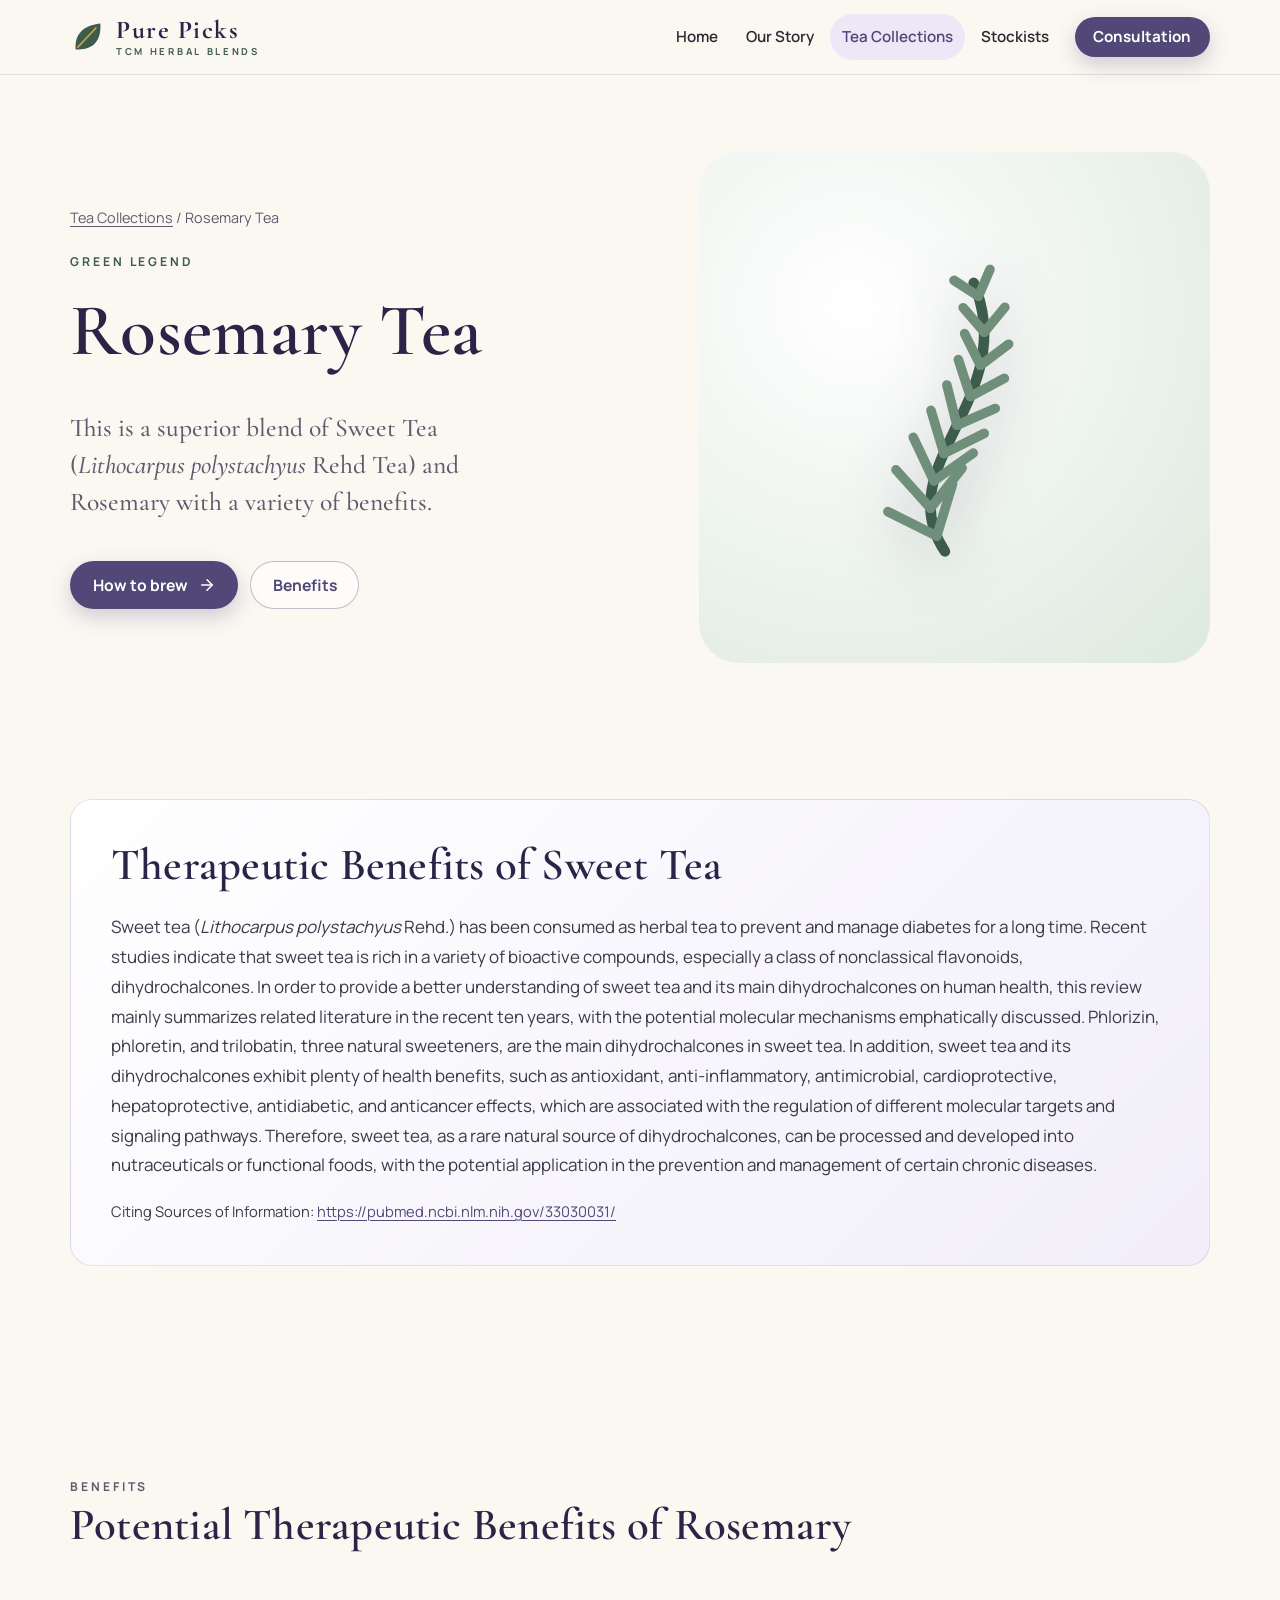
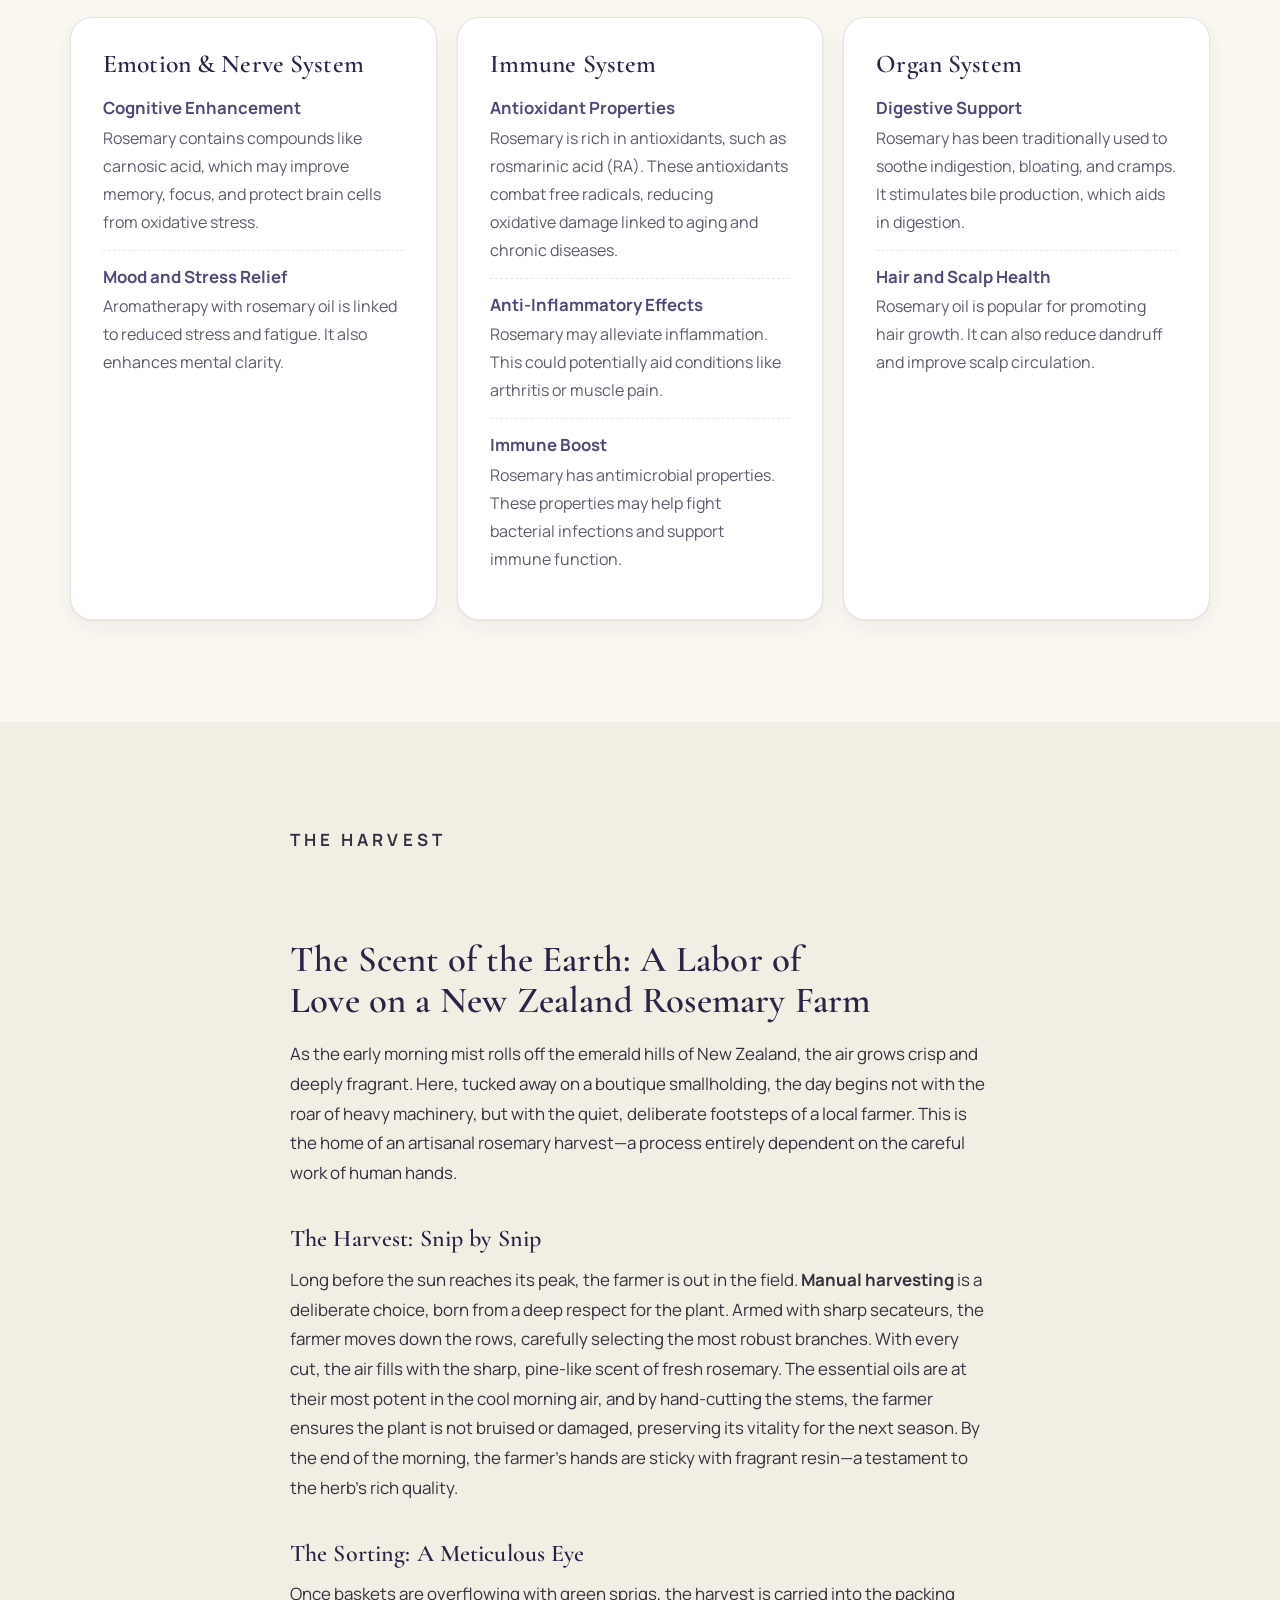
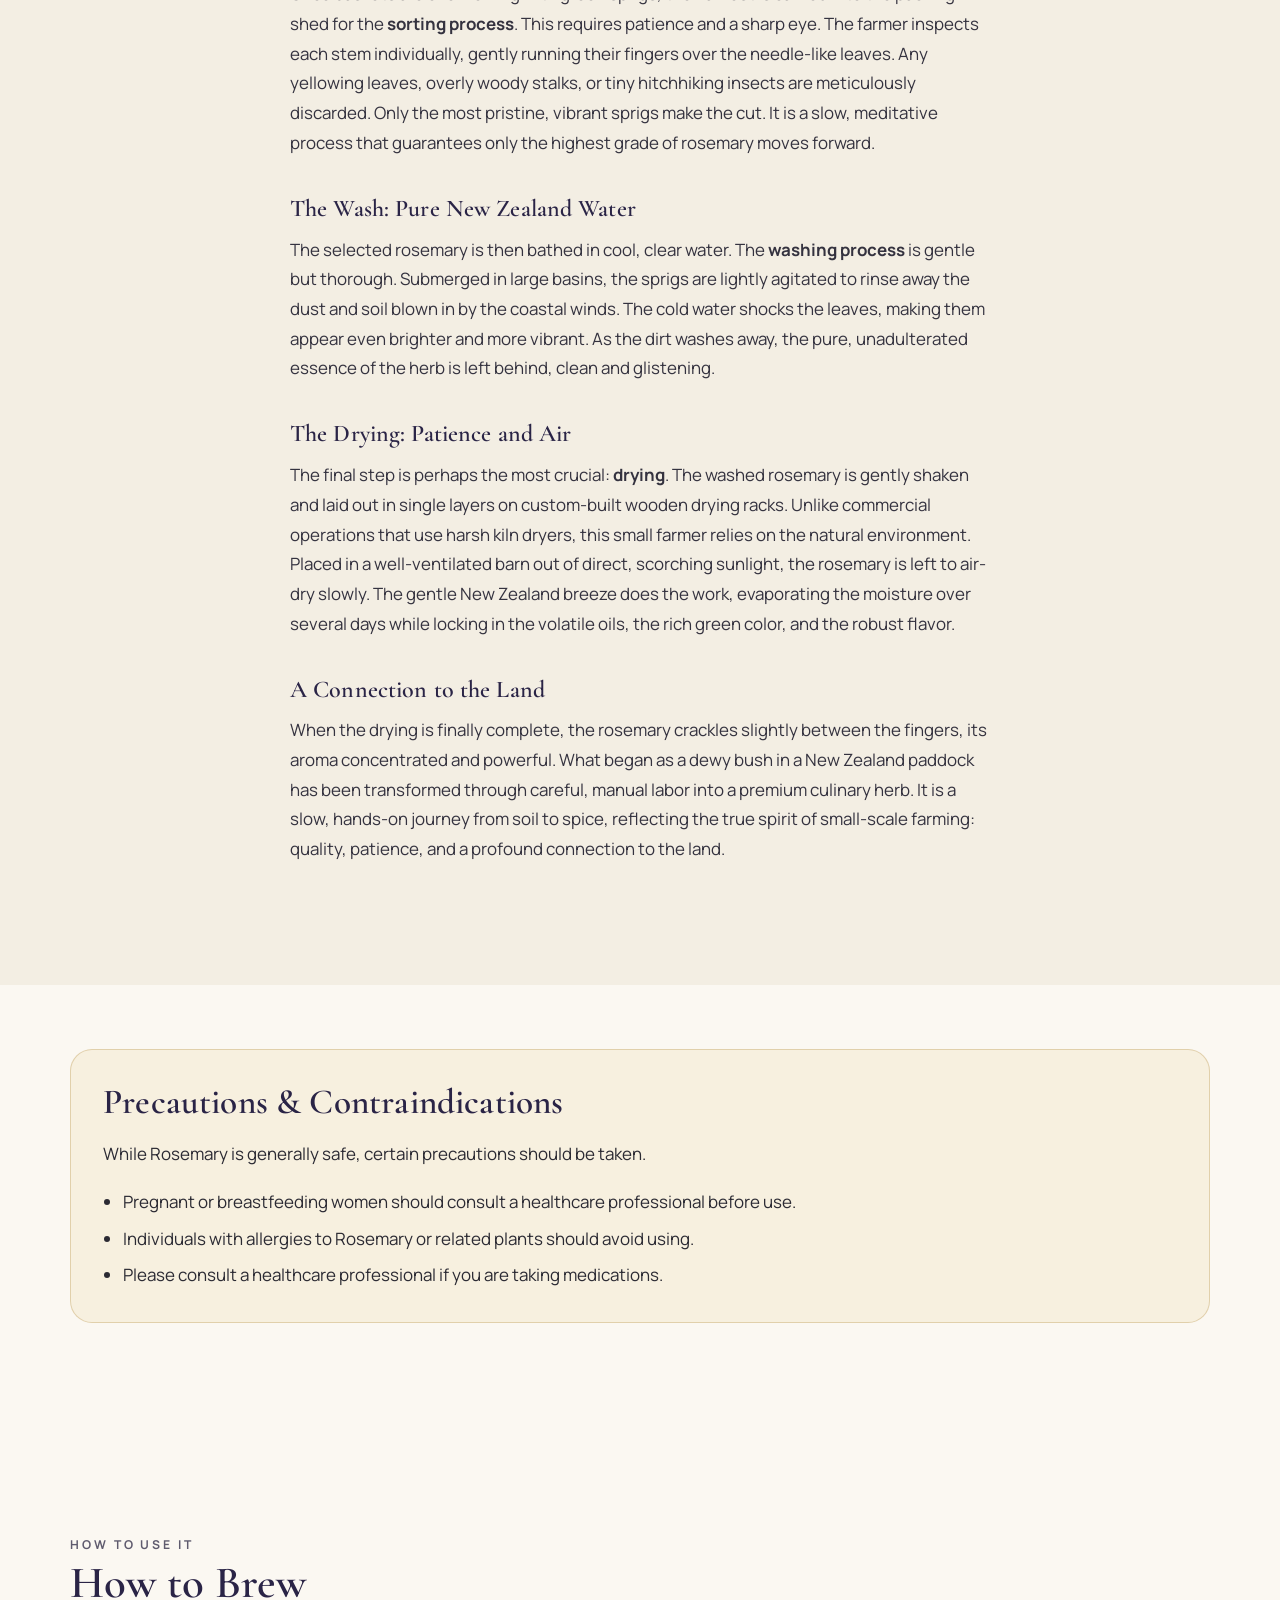
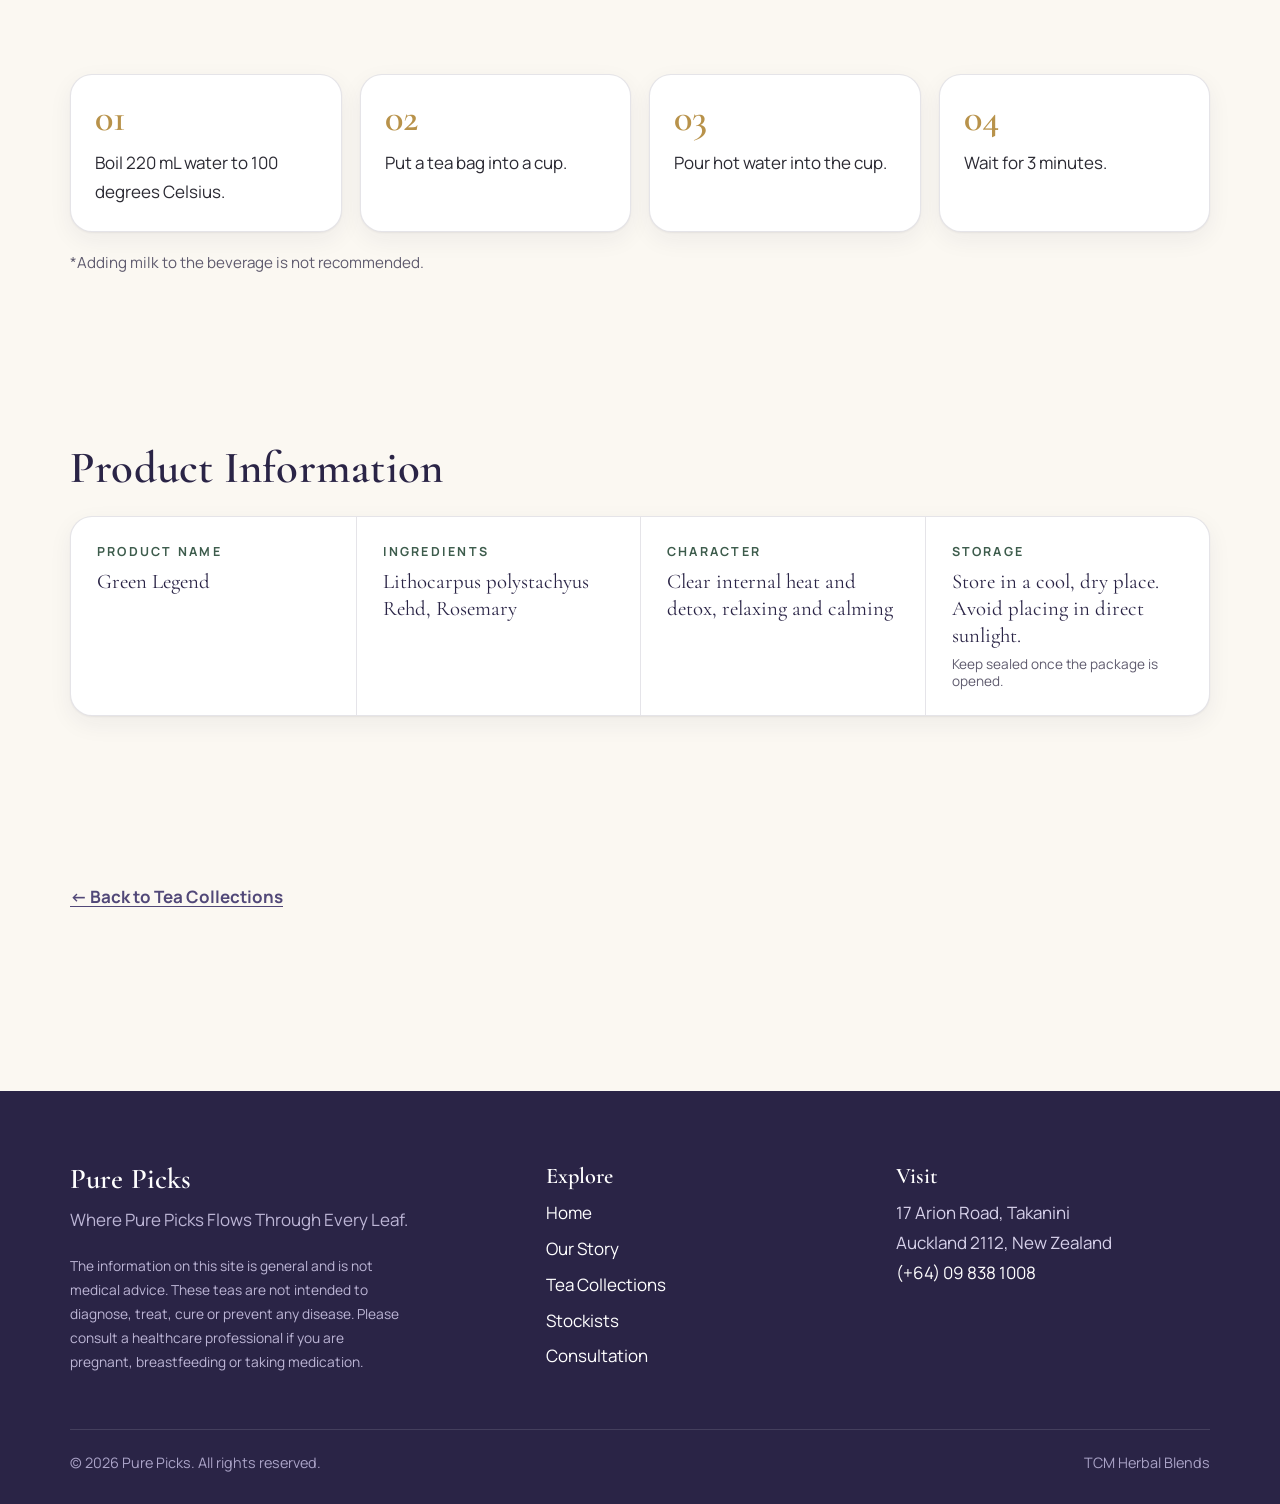
==== tea-collections/rosemary-tea/index.html @ ba7e7a25 "Add Pure Picks website: static redesign of the Google Sites page Pages: home, our story, tea collect" ====
<!doctype html>
<html lang="en">
<head>
  <meta charset="utf-8">
  <meta name="viewport" content="width=device-width, initial-scale=1">
  <title>Rosemary Tea | Pure Picks</title>
  <meta name="description" content="Rosemary Tea from Pure Picks: Sweet Tea and Rosemary, with the story of the hand-harvested New Zealand rosemary farm.">
  <meta name="theme-color" content="#514878">
  <link rel="icon" href="../../assets/img/favicon.svg" type="image/svg+xml">
  <link rel="preconnect" href="https://fonts.googleapis.com">
  <link rel="preconnect" href="https://fonts.gstatic.com" crossorigin>
  <link rel="stylesheet" href="https://fonts.googleapis.com/css2?family=Cormorant+Garamond:ital,wght@0,500;0,600;0,700;1,500;1,600&amp;family=Manrope:wght@400;500;600;700&amp;family=Noto+Sans+TC:wght@400;500;700&amp;display=swap">
  <link rel="stylesheet" href="../../assets/css/styles.css">
  <script src="../../assets/js/main.js" defer></script>
</head>
<body>
  <a class="skip-link" href="#main">Skip to content</a>

  <header class="site-header">
    <div class="container header-inner">
      <a class="brand" href="../../" aria-label="Pure Picks home">
        <img src="../../assets/img/logo-mark.svg" alt="" width="36" height="36">
        <span class="brand-name">Pure Picks<small>TCM Herbal Blends</small></span>
      </a>
      <button class="nav-toggle" type="button" aria-expanded="false" aria-controls="site-nav">
        <span class="sr-only">Menu</span>
        <span class="bars" aria-hidden="true"></span>
      </button>
      <nav class="nav" id="site-nav" aria-label="Main">
        <a href="../../">Home</a>
        <a href="../../our-story/">Our Story</a>
        <a href="../" aria-current="page">Tea Collections</a>
        <a href="../../stockists/">Stockists</a>
        <a class="btn btn-primary" href="../../consultation/">Consultation</a>
      </nav>
    </div>
  </header>

  <main id="main">
    <section class="product-hero">
      <div class="container product-hero-grid">
        <div>
          <p class="crumbs"><a href="../">Tea Collections</a> / Rosemary Tea</p>
          <p class="eyebrow">Green Legend</p>
          <h1>Rosemary Tea</h1>
          <p class="lede">This is a superior blend of Sweet Tea (<em>Lithocarpus polystachyus</em> Rehd Tea) and Rosemary with a variety of benefits.</p>
          <div class="hero-actions">
            <a class="btn btn-primary" href="#how-to-brew">How to brew
              <svg viewBox="0 0 24 24" fill="none" stroke="currentColor" stroke-width="2" stroke-linecap="round" stroke-linejoin="round" aria-hidden="true"><line x1="5" y1="12" x2="19" y2="12"/><polyline points="12 5 19 12 12 19"/></svg>
            </a>
            <a class="btn btn-ghost" href="#benefits">Benefits</a>
          </div>
        </div>
        <div class="product-art tone-sage">
          <img src="../../assets/img/icon-rosemary.svg" alt="">
        </div>
      </div>
    </section>

    <section class="section section-tight" aria-labelledby="sweet-tea-heading">
      <div class="container">
        <div class="sweet-tea">
          <h2 id="sweet-tea-heading">Therapeutic Benefits of Sweet Tea</h2>
          <p>Sweet tea (<em>Lithocarpus polystachyus</em> Rehd.) has been consumed as herbal tea to prevent and manage diabetes for a long time. Recent studies indicate that sweet tea is rich in a variety of bioactive compounds, especially a class of nonclassical flavonoids, dihydrochalcones. In order to provide a better understanding of sweet tea and its main dihydrochalcones on human health, this review mainly summarizes related literature in the recent ten years, with the potential molecular mechanisms emphatically discussed. Phlorizin, phloretin, and trilobatin, three natural sweeteners, are the main dihydrochalcones in sweet tea. In addition, sweet tea and its dihydrochalcones exhibit plenty of health benefits, such as antioxidant, anti-inflammatory, antimicrobial, cardioprotective, hepatoprotective, antidiabetic, and anticancer effects, which are associated with the regulation of different molecular targets and signaling pathways. Therefore, sweet tea, as a rare natural source of dihydrochalcones, can be processed and developed into nutraceuticals or functional foods, with the potential application in the prevention and management of certain chronic diseases.</p>
          <p class="source">Citing Sources of Information: <a href="https://pubmed.ncbi.nlm.nih.gov/33030031/">https://pubmed.ncbi.nlm.nih.gov/33030031/</a></p>
        </div>
      </div>
    </section>

    <section class="section" id="benefits" aria-labelledby="benefits-heading">
      <div class="container">
        <div class="section-head">
          <div>
            <p class="eyebrow">Benefits</p>
            <h2 id="benefits-heading">Potential Therapeutic Benefits of Rosemary</h2>
          </div>
        </div>
        <div class="benefit-grid">
          <article class="benefit-card">
            <h3>Emotion &amp; Nerve System</h3>
            <ul class="benefit-list">
              <li>
                <h4>Cognitive Enhancement</h4>
                <p>Rosemary contains compounds like carnosic acid, which may improve memory, focus, and protect brain cells from oxidative stress.</p>
              </li>
              <li>
                <h4>Mood and Stress Relief</h4>
                <p>Aromatherapy with rosemary oil is linked to reduced stress and fatigue. It also enhances mental clarity.</p>
              </li>
            </ul>
          </article>

          <article class="benefit-card">
            <h3>Immune System</h3>
            <ul class="benefit-list">
              <li>
                <h4>Antioxidant Properties</h4>
                <p>Rosemary is rich in antioxidants, such as rosmarinic acid (RA). These antioxidants combat free radicals, reducing oxidative damage linked to aging and chronic diseases.</p>
              </li>
              <li>
                <h4>Anti-Inflammatory Effects</h4>
                <p>Rosemary may alleviate inflammation. This could potentially aid conditions like arthritis or muscle pain.</p>
              </li>
              <li>
                <h4>Immune Boost</h4>
                <p>Rosemary has antimicrobial properties. These properties may help fight bacterial infections and support immune function.</p>
              </li>
            </ul>
          </article>

          <article class="benefit-card">
            <h3>Organ System</h3>
            <ul class="benefit-list">
              <li>
                <h4>Digestive Support</h4>
                <p>Rosemary has been traditionally used to soothe indigestion, bloating, and cramps. It stimulates bile production, which aids in digestion.</p>
              </li>
              <li>
                <h4>Hair and Scalp Health</h4>
                <p>Rosemary oil is popular for promoting hair growth. It can also reduce dandruff and improve scalp circulation.</p>
              </li>
            </ul>
          </article>
        </div>
      </div>
    </section>

    <section class="section section-alt" id="story" aria-labelledby="story-heading">
      <div class="container prose">
        <p class="eyebrow">The Harvest</p>
        <h2 id="story-heading">The Scent of the Earth: A Labor of Love on a New Zealand Rosemary Farm</h2>
        <p>As the early morning mist rolls off the emerald hills of New Zealand, the air grows crisp and deeply fragrant. Here, tucked away on a boutique smallholding, the day begins not with the roar of heavy machinery, but with the quiet, deliberate footsteps of a local farmer. This is the home of an artisanal rosemary harvest—a process entirely dependent on the careful work of human hands.</p>

        <h3>The Harvest: Snip by Snip</h3>
        <p>Long before the sun reaches its peak, the farmer is out in the field. <strong>Manual harvesting</strong> is a deliberate choice, born from a deep respect for the plant. Armed with sharp secateurs, the farmer moves down the rows, carefully selecting the most robust branches. With every cut, the air fills with the sharp, pine-like scent of fresh rosemary. The essential oils are at their most potent in the cool morning air, and by hand-cutting the stems, the farmer ensures the plant is not bruised or damaged, preserving its vitality for the next season. By the end of the morning, the farmer's hands are sticky with fragrant resin—a testament to the herb's rich quality.</p>

        <h3>The Sorting: A Meticulous Eye</h3>
        <p>Once baskets are overflowing with green sprigs, the harvest is carried into the packing shed for the <strong>sorting process</strong>. This requires patience and a sharp eye. The farmer inspects each stem individually, gently running their fingers over the needle-like leaves. Any yellowing leaves, overly woody stalks, or tiny hitchhiking insects are meticulously discarded. Only the most pristine, vibrant sprigs make the cut. It is a slow, meditative process that guarantees only the highest grade of rosemary moves forward.</p>

        <h3>The Wash: Pure New Zealand Water</h3>
        <p>The selected rosemary is then bathed in cool, clear water. The <strong>washing process</strong> is gentle but thorough. Submerged in large basins, the sprigs are lightly agitated to rinse away the dust and soil blown in by the coastal winds. The cold water shocks the leaves, making them appear even brighter and more vibrant. As the dirt washes away, the pure, unadulterated essence of the herb is left behind, clean and glistening.</p>

        <h3>The Drying: Patience and Air</h3>
        <p>The final step is perhaps the most crucial: <strong>drying</strong>. The washed rosemary is gently shaken and laid out in single layers on custom-built wooden drying racks. Unlike commercial operations that use harsh kiln dryers, this small farmer relies on the natural environment. Placed in a well-ventilated barn out of direct, scorching sunlight, the rosemary is left to air-dry slowly. The gentle New Zealand breeze does the work, evaporating the moisture over several days while locking in the volatile oils, the rich green color, and the robust flavor.</p>

        <h3>A Connection to the Land</h3>
        <p>When the drying is finally complete, the rosemary crackles slightly between the fingers, its aroma concentrated and powerful. What began as a dewy bush in a New Zealand paddock has been transformed through careful, manual labor into a premium culinary herb. It is a slow, hands-on journey from soil to spice, reflecting the true spirit of small-scale farming: quality, patience, and a profound connection to the land.</p>
      </div>
    </section>

    <section class="section section-tight" id="precautions" aria-labelledby="precautions-heading">
      <div class="container">
        <div class="notice">
          <h2 id="precautions-heading">Precautions &amp; Contraindications</h2>
          <p>While Rosemary is generally safe, certain precautions should be taken.</p>
          <ul>
            <li>Pregnant or breastfeeding women should consult a healthcare professional before use.</li>
            <li>Individuals with allergies to Rosemary or related plants should avoid using.</li>
            <li>Please consult a healthcare professional if you are taking medications.</li>
          </ul>
        </div>
      </div>
    </section>

    <section class="section" id="how-to-brew" aria-labelledby="brew-heading">
      <div class="container">
        <div class="section-head">
          <div>
            <p class="eyebrow">How to use it</p>
            <h2 id="brew-heading">How to Brew</h2>
          </div>
        </div>
        <ol class="steps">
          <li><p>Boil 220 mL water to 100 degrees Celsius.</p></li>
          <li><p>Put a tea bag into a cup.</p></li>
          <li><p>Pour hot water into the cup.</p></li>
          <li><p>Wait for 3 minutes.</p></li>
        </ol>
        <p class="brew-note">*Adding milk to the beverage is not recommended.</p>
      </div>
    </section>

    <section class="section section-tight" id="product-info" aria-labelledby="info-heading">
      <div class="container">
        <h2 id="info-heading">Product Information</h2>
        <dl class="info-card">
          <div>
            <dt>Product name</dt>
            <dd>Green Legend</dd>
          </div>
          <div>
            <dt>Ingredients</dt>
            <dd>Lithocarpus polystachyus Rehd, Rosemary</dd>
          </div>
          <div>
            <dt>Character</dt>
            <dd>Clear internal heat and detox, relaxing and calming</dd>
          </div>
          <div>
            <dt>Storage</dt>
            <dd>Store in a cool, dry place. Avoid placing in direct sunlight.<small>Keep sealed once the package is opened.</small></dd>
          </div>
        </dl>
      </div>
    </section>

    <section class="section section-tight">
      <div class="container">
        <a class="back-link" href="../">← Back to Tea Collections</a>
      </div>
    </section>
  </main>

  <footer class="site-footer">
    <div class="container">
      <div class="footer-grid">
        <div class="footer-brand">
          <h2>Pure Picks</h2>
          <p>Where Pure Picks Flows Through Every Leaf.</p>
          <p class="fineprint">The information on this site is general and is not medical advice. These teas are not intended to diagnose, treat, cure or prevent any disease. Please consult a healthcare professional if you are pregnant, breastfeeding or taking medication.</p>
        </div>
        <div>
          <h3>Explore</h3>
          <ul>
            <li><a href="../../">Home</a></li>
            <li><a href="../../our-story/">Our Story</a></li>
            <li><a href="../">Tea Collections</a></li>
            <li><a href="../../stockists/">Stockists</a></li>
            <li><a href="../../consultation/">Consultation</a></li>
          </ul>
        </div>
        <div>
          <h3>Visit</h3>
          <address>17 Arion Road, Takanini<br>Auckland 2112, New Zealand</address>
          <p><a href="tel:+6498381008">(+64) 09 838 1008</a></p>
        </div>
      </div>
      <div class="footer-bottom">
        <span>© <span id="year">2026</span> Pure Picks. All rights reserved.</span>
        <span>TCM Herbal Blends</span>
      </div>
    </div>
  </footer>
</body>
</html>
---- assets/css/styles.css ----
/* Pure Picks — site styles
   Palette and type follow the original Google Sites page: Cormorant Garamond
   headings in plum (#514878), a light airy background and lavender / manuka /
   rosemary botanicals. The layout is simpler and more editorial. */

:root {
  /* Colour tokens */
  --plum-900: #2a2446;
  --plum-700: #514878;
  --plum-500: #7d6fb5;
  --lavender-100: #ece8f7;
  --lavender-200: #dcd5ef;
  --sage-700: #3d5c4c;
  --sage-500: #6f8f7a;
  --sage-100: #e4ede4;
  --gold-500: #b8924a;
  --gold-100: #f7f0df;
  --cream: #fbf8f2;
  --paper: #ffffff;
  --sand: #f3eee3;
  --ink: #2b2a33;
  --muted: #5f5b6e;
  --line: rgba(42, 36, 70, 0.12);
  --shadow-sm: 0 1px 2px rgba(42, 36, 70, 0.06), 0 8px 24px rgba(42, 36, 70, 0.06);
  --shadow-md: 0 2px 6px rgba(42, 36, 70, 0.06), 0 22px 44px rgba(42, 36, 70, 0.12);

  /* Type */
  --serif: "Cormorant Garamond", "Noto Serif TC", "Times New Roman", serif;
  --sans: "Manrope", "Noto Sans TC", system-ui, -apple-system, "Segoe UI", Roboto, sans-serif;

  /* Layout */
  --radius-lg: 22px;
  --gutter: 16px;
  --maxw: 1140px;
}

@media (min-width: 720px) {
  :root { --gutter: 28px; }
}

*,
*::before,
*::after { box-sizing: border-box; }

html {
  scroll-behavior: smooth;
  -webkit-text-size-adjust: 100%;
}

body {
  margin: 0;
  background: var(--cream);
  color: var(--ink);
  font-family: var(--sans);
  font-size: 1.0625rem;
  line-height: 1.75;
  -webkit-font-smoothing: antialiased;
  text-rendering: optimizeLegibility;
}

img,
svg {
  display: block;
  max-width: 100%;
  height: auto;
}

a {
  color: var(--plum-700);
  text-underline-offset: 3px;
  text-decoration-thickness: 1px;
}
a:hover { color: var(--plum-900); }

:focus-visible {
  outline: 3px solid var(--gold-500);
  outline-offset: 3px;
  border-radius: 4px;
}

h1,
h2,
h3,
h4 {
  margin: 0 0 0.5em;
  font-family: var(--serif);
  font-weight: 600;
  line-height: 1.12;
  letter-spacing: 0.005em;
  color: var(--plum-900);
  text-wrap: balance;
}
h1 { font-size: clamp(2.7rem, 6vw, 4.6rem); }
h2 { font-size: clamp(2rem, 3.6vw, 2.8rem); }
h3 { font-size: clamp(1.45rem, 2.4vw, 1.75rem); }
h4 {
  margin-bottom: 4px;
  font-family: var(--sans);
  font-size: 1.05rem;
  font-weight: 700;
  line-height: 1.4;
  letter-spacing: 0;
  color: var(--plum-700);
}

p {
  margin: 0 0 1.1em;
  text-wrap: pretty;
}
ul,
ol {
  margin: 0 0 1.1em;
  padding-left: 1.2em;
}
li + li { margin-top: 0.4em; }
address { font-style: normal; }
em { font-style: italic; }

.sr-only {
  position: absolute;
  width: 1px;
  height: 1px;
  margin: -1px;
  padding: 0;
  overflow: hidden;
  clip: rect(0, 0, 0, 0);
  white-space: nowrap;
  border: 0;
}

.skip-link {
  position: absolute;
  left: 12px;
  top: -60px;
  z-index: 100;
  padding: 10px 16px;
  border-radius: 10px;
  background: var(--plum-900);
  color: #fff;
  text-decoration: none;
}
.skip-link:focus {
  top: 12px;
  color: #fff;
}

.container {
  width: min(var(--maxw), 100% - 2 * var(--gutter));
  margin-inline: auto;
}

/* ---------- Header ---------- */

.site-header {
  position: sticky;
  top: 0;
  z-index: 50;
  background: rgba(251, 248, 242, 0.9);
  -webkit-backdrop-filter: blur(12px);
  backdrop-filter: blur(12px);
  border-bottom: 1px solid var(--line);
}

.header-inner {
  display: flex;
  align-items: center;
  justify-content: space-between;
  gap: 20px;
  min-height: 74px;
}

.brand {
  display: inline-flex;
  align-items: center;
  gap: 10px;
  color: var(--plum-900);
  text-decoration: none;
}
.brand img {
  width: 36px;
  height: 36px;
}

.brand-name {
  font-family: var(--serif);
  font-size: 1.6rem;
  font-weight: 700;
  letter-spacing: 0.06em;
  line-height: 1;
}
.brand-name small {
  display: block;
  margin-top: 4px;
  font-family: var(--sans);
  font-size: 0.6rem;
  font-weight: 700;
  letter-spacing: 0.28em;
  text-transform: uppercase;
  color: var(--sage-700);
}

.nav {
  display: flex;
  align-items: center;
  gap: 4px;
}
.nav a:not(.btn) {
  padding: 10px 12px;
  border-radius: 999px;
  color: var(--ink);
  font-size: 0.95rem;
  font-weight: 600;
  text-decoration: none;
}
.nav a:not(.btn):hover,
.nav a[aria-current="page"]:not(.btn) {
  background: var(--lavender-100);
  color: var(--plum-700);
}
.nav .btn {
  margin-left: 10px;
  padding: 0.6rem 1.1rem;
  font-size: 0.95rem;
}

.nav-toggle {
  display: none;
  align-items: center;
  justify-content: center;
  width: 44px;
  height: 44px;
  border: 1px solid var(--line);
  border-radius: 12px;
  background: #fff;
  cursor: pointer;
}
.nav-toggle .bars {
  position: relative;
  display: block;
  width: 18px;
  height: 2px;
  border-radius: 2px;
  background: var(--plum-900);
}
.nav-toggle .bars::before,
.nav-toggle .bars::after {
  content: "";
  position: absolute;
  left: 0;
  width: 18px;
  height: 2px;
  border-radius: 2px;
  background: var(--plum-900);
}
.nav-toggle .bars::before { top: -6px; }
.nav-toggle .bars::after { top: 6px; }

@media (max-width: 900px) {
  .nav-toggle { display: inline-flex; }

  .nav {
    display: none;
    position: absolute;
    top: 100%;
    left: 0;
    right: 0;
    flex-direction: column;
    align-items: stretch;
    gap: 2px;
    padding: 12px var(--gutter) 22px;
    background: var(--cream);
    border-bottom: 1px solid var(--line);
    box-shadow: var(--shadow-sm);
  }
  .site-header.is-open .nav { display: flex; }
  .nav a:not(.btn) {
    padding: 14px 12px;
    font-size: 1.02rem;
  }
  .nav .btn {
    margin: 10px 0 0;
    justify-content: center;
  }
}

/* ---------- Buttons ---------- */

.btn {
  display: inline-flex;
  align-items: center;
  gap: 10px;
  padding: 0.85rem 1.35rem;
  border: 1.5px solid transparent;
  border-radius: 999px;
  font-family: var(--sans);
  font-size: 0.98rem;
  font-weight: 700;
  line-height: 1.2;
  text-decoration: none;
  cursor: pointer;
  transition: background-color 0.2s ease, color 0.2s ease, transform 0.2s ease, border-color 0.2s ease;
}
.btn svg {
  flex: none;
  width: 18px;
  height: 18px;
}
.btn-primary {
  background: var(--plum-700);
  color: #fff;
  box-shadow: 0 8px 20px rgba(81, 72, 120, 0.25);
}
.btn-primary:hover {
  background: var(--plum-900);
  color: #fff;
  transform: translateY(-1px);
}
.btn-ghost {
  border-color: rgba(81, 72, 120, 0.35);
  background: rgba(255, 255, 255, 0.55);
  color: var(--plum-700);
}
.btn-ghost:hover {
  border-color: var(--plum-700);
  background: var(--plum-700);
  color: #fff;
}

.hero-actions {
  display: flex;
  flex-wrap: wrap;
  gap: 12px;
}

/* ---------- Type helpers ---------- */

.eyebrow {
  display: inline-block;
  margin: 0 0 18px;
  font-family: var(--sans);
  font-size: 0.76rem;
  font-weight: 700;
  letter-spacing: 0.24em;
  text-transform: uppercase;
  color: var(--sage-700);
}
.eyebrow-light { color: #cfc6ea; }

.lede {
  max-width: 34ch;
  margin-bottom: 1.6em;
  font-family: var(--serif);
  font-size: clamp(1.35rem, 2.2vw, 1.6rem);
  font-weight: 500;
  line-height: 1.45;
  color: var(--muted);
}

/* ---------- Home hero ---------- */

.hero {
  position: relative;
  overflow: hidden;
  background:
    radial-gradient(900px 500px at 85% 15%, rgba(255, 255, 255, 0.9), rgba(255, 255, 255, 0) 60%),
    radial-gradient(700px 500px at 0% 100%, rgba(111, 143, 122, 0.22), rgba(111, 143, 122, 0) 60%),
    linear-gradient(160deg, #ece8f7 0%, #f6f2ea 55%, #e4ede4 100%);
}
.hero-grid {
  display: grid;
  grid-template-columns: minmax(0, 1.1fr) minmax(0, 0.9fr);
  gap: clamp(24px, 4vw, 56px);
  align-items: center;
  padding: clamp(56px, 9vw, 120px) 0;
}
.hero h1 { margin-bottom: 0.45em; }
.hero h1 .accent {
  display: block;
  color: var(--plum-700);
  font-style: italic;
  font-weight: 500;
}
.hero-art img {
  width: 100%;
  max-width: 520px;
  margin-inline: auto;
  filter: drop-shadow(0 24px 40px rgba(42, 36, 70, 0.18));
}

/* ---------- Values strip ---------- */

.values-band {
  background: var(--paper);
  border-top: 1px solid var(--line);
  border-bottom: 1px solid var(--line);
}
.values {
  display: grid;
  grid-template-columns: repeat(3, minmax(0, 1fr));
}
.value {
  padding: 36px 28px;
  border-left: 1px solid var(--line);
}
.value:first-child { border-left: 0; }
.value-num {
  display: block;
  margin-bottom: 6px;
  font-family: var(--serif);
  font-size: 1.1rem;
  letter-spacing: 0.12em;
  color: var(--gold-500);
}
.value h3 {
  margin: 0;
  font-size: 1.6rem;
}

/* ---------- Sections and cards ---------- */

.section { padding: clamp(60px, 8vw, 110px) 0; }
.section-tight { padding: clamp(36px, 5vw, 64px) 0 clamp(60px, 8vw, 110px); }
.section-alt { background: var(--sand); }

.section-head {
  display: flex;
  flex-wrap: wrap;
  align-items: flex-end;
  justify-content: space-between;
  gap: 16px 32px;
  margin-bottom: clamp(28px, 4vw, 44px);
}
.section-head p {
  max-width: 46ch;
  margin: 0;
  color: var(--muted);
}

.grid {
  display: grid;
  gap: clamp(18px, 2.4vw, 26px);
  grid-template-columns: repeat(auto-fit, minmax(260px, 1fr));
}
.grid-2 {
  grid-template-columns: repeat(auto-fit, minmax(min(100%, 380px), 1fr));
}

.card {
  position: relative;
  display: flex;
  flex-direction: column;
  padding: clamp(24px, 3vw, 34px);
  border: 1px solid var(--line);
  border-radius: var(--radius-lg);
  background: var(--paper);
  box-shadow: var(--shadow-sm);
  transition: transform 0.25s ease, box-shadow 0.25s ease;
}
.card:hover {
  transform: translateY(-4px);
  box-shadow: var(--shadow-md);
}
.card h3 { margin-bottom: 0.35em; }
.card p { color: var(--muted); }

.card-link {
  display: inline-flex;
  align-items: center;
  gap: 8px;
  margin-top: auto;
  padding-top: 12px;
  font-weight: 700;
  text-decoration: none;
}
.card-link svg {
  width: 18px;
  height: 18px;
  transition: transform 0.2s ease;
}
/* Make the whole card clickable through the link. */
.card-link::after {
  content: "";
  position: absolute;
  inset: 0;
  border-radius: inherit;
}
.card:hover .card-link svg { transform: translateX(3px); }

.card-art {
  display: grid;
  place-items: center;
  width: 84px;
  height: 84px;
  margin-bottom: 18px;
  border-radius: 50%;
}
.card-art img {
  width: 58px;
  height: 58px;
}
.tone-lavender { background: radial-gradient(circle at 30% 30%, #ffffff, #e6e0f5); }
.tone-gold { background: radial-gradient(circle at 30% 30%, #ffffff, #f6ecd4); }
.tone-sage { background: radial-gradient(circle at 30% 30%, #ffffff, #dde9de); }

.kicker {
  margin-bottom: 6px;
  font-size: 0.78rem;
  font-weight: 700;
  letter-spacing: 0.18em;
  text-transform: uppercase;
  color: var(--gold-500);
}

/* ---------- Call-to-action band ---------- */

.band {
  display: flex;
  flex-wrap: wrap;
  align-items: center;
  justify-content: space-between;
  gap: 24px;
  padding: clamp(32px, 5vw, 56px);
  border-radius: var(--radius-lg);
  background: linear-gradient(120deg, var(--plum-900), #3f3666);
  color: #efeaf8;
}
.band h2 { color: #fff; }
.band p {
  max-width: 52ch;
  margin: 0;
  color: #d9d2ee;
}
.band .btn-primary {
  background: #fff;
  color: var(--plum-900);
  box-shadow: none;
}
.band .btn-primary:hover {
  background: var(--gold-100);
  color: var(--plum-900);
}

/* ---------- Page hero (inner pages) ---------- */

.page-hero {
  padding: clamp(56px, 8vw, 96px) 0 clamp(28px, 4vw, 48px);
  text-align: center;
  background: radial-gradient(800px 380px at 50% 0%, #ece8f7, rgba(236, 232, 247, 0) 70%);
}
.page-hero .eyebrow { margin-bottom: 14px; }
.page-hero h1 { margin: 0; }
.page-hero p {
  max-width: 60ch;
  margin: 16px auto 0;
  font-family: var(--serif);
  font-size: 1.35rem;
  color: var(--muted);
}

/* ---------- Prose (story) ---------- */

.prose {
  max-width: 700px;
  margin-inline: auto;
}
.prose h2 {
  margin-top: 1.8em;
  font-size: clamp(1.8rem, 3vw, 2.3rem);
}
.prose h3 {
  margin-top: 1.6em;
  font-size: 1.5rem;
}
.prose p {
  font-size: 1.06rem;
  color: #34323f;
}
.prose .lead {
  font-family: var(--serif);
  font-size: clamp(1.35rem, 2vw, 1.6rem);
  font-weight: 500;
  line-height: 1.5;
  color: var(--plum-700);
}
.divider {
  display: flex;
  justify-content: center;
  margin: 2.4em 0;
}
.divider img {
  width: 34px;
  height: 34px;
  opacity: 0.85;
}

.values-list {
  display: grid;
  gap: 10px;
  margin: 1em 0 1.4em;
  padding: 0;
  list-style: none;
}
.values-list li {
  margin: 0;
  padding: 12px 18px;
  border: 1px solid var(--line);
  border-radius: 14px;
  background: var(--paper);
  font-family: var(--serif);
  font-size: 1.3rem;
  font-weight: 600;
  color: var(--plum-900);
}

/* ---------- Product pages ---------- */

.product-hero {
  padding: clamp(40px, 6vw, 80px) 0 clamp(40px, 6vw, 72px);
}
.product-hero-grid {
  display: grid;
  grid-template-columns: minmax(0, 1.05fr) minmax(0, 0.95fr);
  gap: clamp(28px, 5vw, 64px);
  align-items: center;
}
.crumbs {
  margin-bottom: 14px;
  font-size: 0.9rem;
  color: var(--muted);
}
.crumbs a { color: var(--muted); }
.product-art {
  display: grid;
  place-items: center;
  aspect-ratio: 1 / 1;
  overflow: hidden;
  border-radius: 40px;
}
.product-art img {
  width: 60%;
  height: auto;
  filter: drop-shadow(0 16px 30px rgba(42, 36, 70, 0.18));
}

.benefit-grid {
  display: grid;
  gap: 20px;
  grid-template-columns: repeat(auto-fit, minmax(290px, 1fr));
}
.benefit-card {
  padding: clamp(24px, 3vw, 32px);
  border: 1px solid var(--line);
  border-radius: var(--radius-lg);
  background: var(--paper);
  box-shadow: var(--shadow-sm);
}
.benefit-card h3 {
  margin-bottom: 18px;
  font-size: 1.6rem;
}
.benefit-list {
  margin: 0;
  padding: 0;
  list-style: none;
}
.benefit-list li {
  margin: 0;
  padding: 14px 0;
  border-top: 1px dashed var(--line);
}
.benefit-list li:first-child {
  padding-top: 0;
  border-top: 0;
}
.benefit-list p {
  margin: 0;
  font-size: 1rem;
  color: var(--muted);
}

.sweet-tea {
  padding: clamp(24px, 3.4vw, 40px);
  border: 1px solid var(--line);
  border-radius: var(--radius-lg);
  background: linear-gradient(135deg, #ffffff, #f1eef9);
}
.sweet-tea p { color: #3c3a48; }
.source {
  margin: 0;
  font-size: 0.92rem;
  color: var(--muted);
}

.notice {
  padding: clamp(22px, 3vw, 32px);
  border: 1px solid rgba(184, 146, 74, 0.35);
  border-radius: var(--radius-lg);
  background: var(--gold-100);
}
.notice h2 { font-size: clamp(1.8rem, 3vw, 2.2rem); }
.notice ul { margin-bottom: 0; }

.steps {
  display: grid;
  gap: 18px;
  grid-template-columns: repeat(auto-fit, minmax(200px, 1fr));
  margin: 0;
  padding: 0;
  list-style: none;
  counter-reset: step;
}
.steps li {
  margin: 0;
  padding: 24px;
  counter-increment: step;
  border: 1px solid var(--line);
  border-radius: var(--radius-lg);
  background: var(--paper);
  box-shadow: var(--shadow-sm);
}
.steps li::before {
  content: counter(step, decimal-leading-zero);
  display: block;
  margin-bottom: 10px;
  font-family: var(--serif);
  font-size: 2.4rem;
  font-weight: 600;
  line-height: 1;
  color: var(--gold-500);
}
.steps li p {
  margin: 0;
  color: var(--ink);
}
.brew-note {
  margin: 18px 0 0;
  font-size: 0.95rem;
  color: var(--muted);
}

.info-card {
  display: grid;
  grid-template-columns: repeat(auto-fit, minmax(200px, 1fr));
  margin: 0;
  overflow: hidden;
  border: 1px solid var(--line);
  border-radius: var(--radius-lg);
  background: var(--paper);
  box-shadow: var(--shadow-sm);
}
.info-card > div {
  padding: 24px 26px;
  border-left: 1px solid var(--line);
}
.info-card > div:first-child { border-left: 0; }
.info-card dt {
  margin-bottom: 6px;
  font-size: 0.78rem;
  font-weight: 700;
  letter-spacing: 0.18em;
  text-transform: uppercase;
  color: var(--sage-700);
}
.info-card dd {
  margin: 0;
  font-family: var(--serif);
  font-size: 1.3rem;
  line-height: 1.3;
  color: var(--plum-900);
}
.info-card dd small {
  display: block;
  margin-top: 6px;
  font-family: var(--sans);
  font-size: 0.85rem;
  color: var(--muted);
}

.back-link {
  display: inline-flex;
  align-items: center;
  gap: 8px;
  font-weight: 700;
}

/* ---------- Stockists and contact ---------- */

.region-label {
  margin-bottom: 8px;
  font-size: 0.78rem;
  font-weight: 700;
  letter-spacing: 0.2em;
  text-transform: uppercase;
  color: var(--gold-500);
}
.contact-list {
  margin: 18px 0 0;
}
.contact-list > div {
  display: grid;
  grid-template-columns: 84px minmax(0, 1fr);
  gap: 12px;
  padding: 10px 0;
  border-top: 1px dashed var(--line);
}
.contact-list dt {
  font-size: 0.92rem;
  color: var(--muted);
}
.contact-list dd {
  margin: 0;
  color: var(--ink);
}

.tile {
  flex-direction: column;
  align-items: flex-start;
  gap: 14px;
}
.tile-icon {
  display: grid;
  place-items: center;
  flex: none;
  width: 52px;
  height: 52px;
  border-radius: 16px;
  background: var(--lavender-100);
  color: var(--plum-700);
}
.tile-icon svg {
  width: 24px;
  height: 24px;
  fill: none;
  stroke: currentColor;
  stroke-width: 1.8;
  stroke-linecap: round;
  stroke-linejoin: round;
}
.tile h3 {
  margin-bottom: 4px;
  font-size: 1.4rem;
}
.tile p {
  margin: 0;
  color: var(--muted);
}

/* ---------- Footer ---------- */

.site-footer {
  margin-top: clamp(40px, 6vw, 80px);
  padding: clamp(48px, 6vw, 72px) 0 28px;
  background: var(--plum-900);
  color: #d7d1ea;
}
.footer-grid {
  display: grid;
  gap: 36px;
  grid-template-columns: 1.4fr 1fr 1fr;
}
.site-footer h2,
.site-footer h3 {
  margin-bottom: 10px;
  font-family: var(--serif);
  color: #fff;
}
.site-footer h2 { font-size: 1.8rem; }
.site-footer h3 { font-size: 1.4rem; }
.site-footer a {
  color: #fff;
  text-decoration: none;
}
.site-footer a:hover { text-decoration: underline; }
.site-footer ul {
  margin: 0;
  padding: 0;
  list-style: none;
}
.site-footer li { margin: 6px 0; }
.footer-brand p {
  max-width: 42ch;
  color: #bdb6d6;
}
.fineprint {
  max-width: 70ch;
  margin-top: 14px;
  font-size: 0.86rem;
  color: #aaa3c7;
}
.footer-bottom {
  display: flex;
  flex-wrap: wrap;
  justify-content: space-between;
  gap: 12px;
  margin-top: 40px;
  padding-top: 20px;
  border-top: 1px solid rgba(255, 255, 255, 0.12);
  font-size: 0.9rem;
  color: #aaa3c7;
}

/* ---------- Responsive ---------- */

@media (max-width: 900px) {
  .hero-grid,
  .product-hero-grid {
    grid-template-columns: 1fr;
  }
  .hero-art { order: -1; }
  .hero-art img { max-width: 360px; }
  .product-art {
    width: 100%;
    max-width: 420px;
    margin: 0 auto;
  }
}

@media (max-width: 800px) {
  .values { grid-template-columns: 1fr; }
  .value {
    padding: 26px 20px;
    border-left: 0;
    border-top: 1px solid var(--line);
  }
  .value:first-child { border-top: 0; }
}

@media (max-width: 760px) {
  .footer-grid { grid-template-columns: 1fr; }
  .band {
    flex-direction: column;
    align-items: flex-start;
  }
  .info-card > div {
    border-left: 0;
    border-top: 1px solid var(--line);
  }
  .info-card > div:first-child { border-top: 0; }
}

@media (prefers-reduced-motion: reduce) {
  *,
  *::before,
  *::after {
    transition: none !important;
    animation: none !important;
    scroll-behavior: auto !important;
  }
}
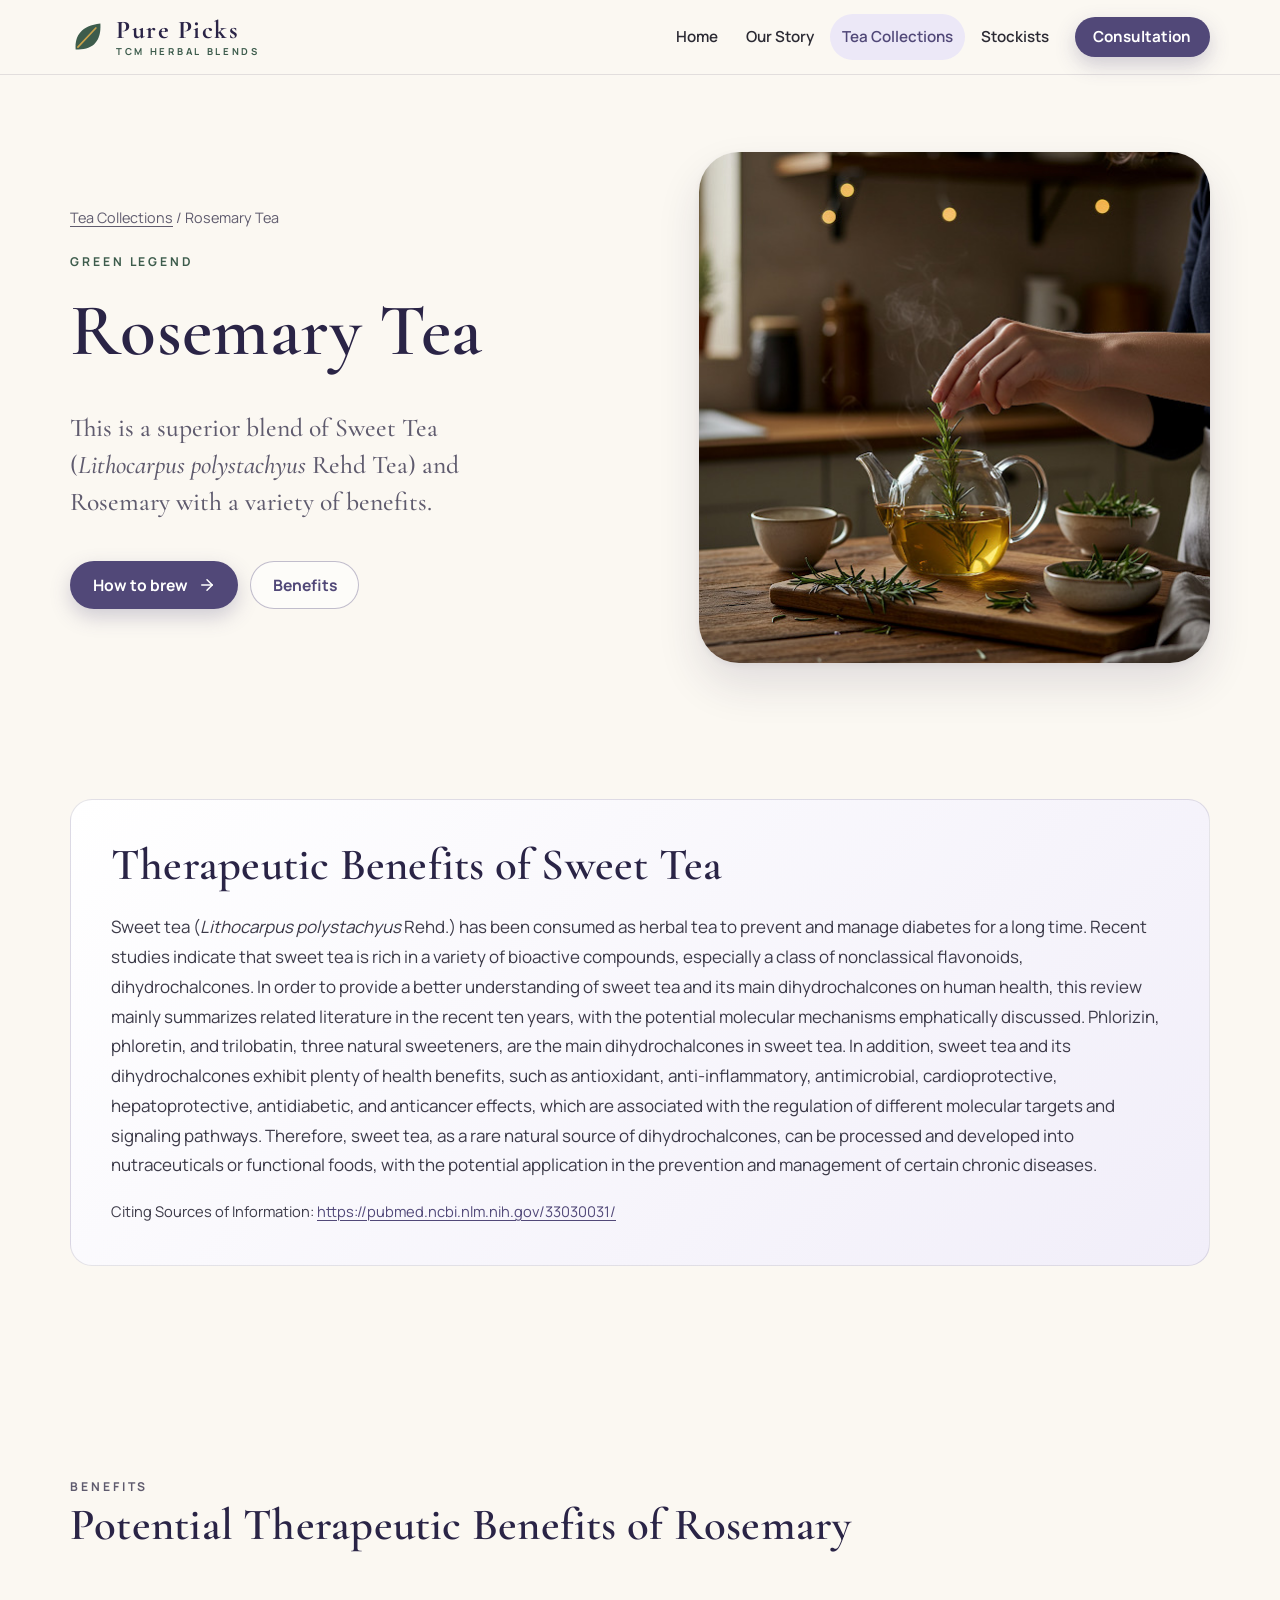
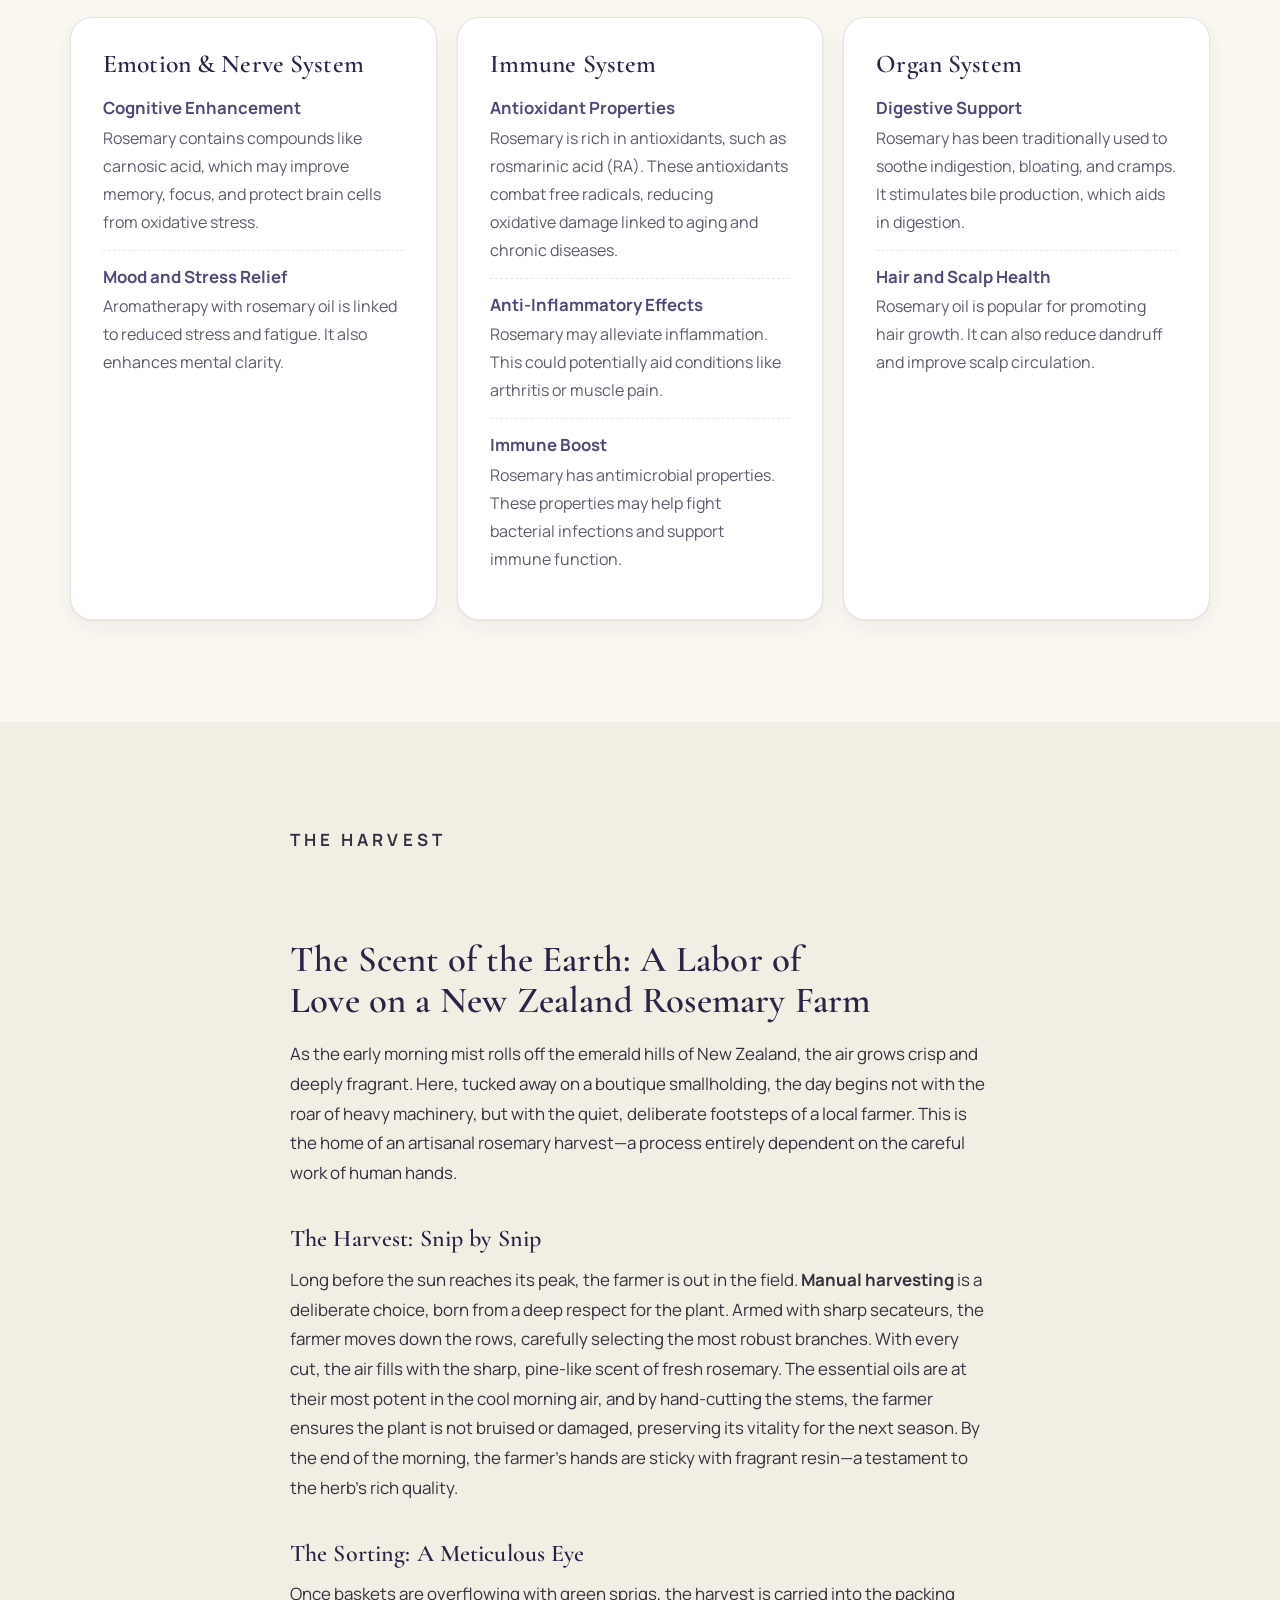
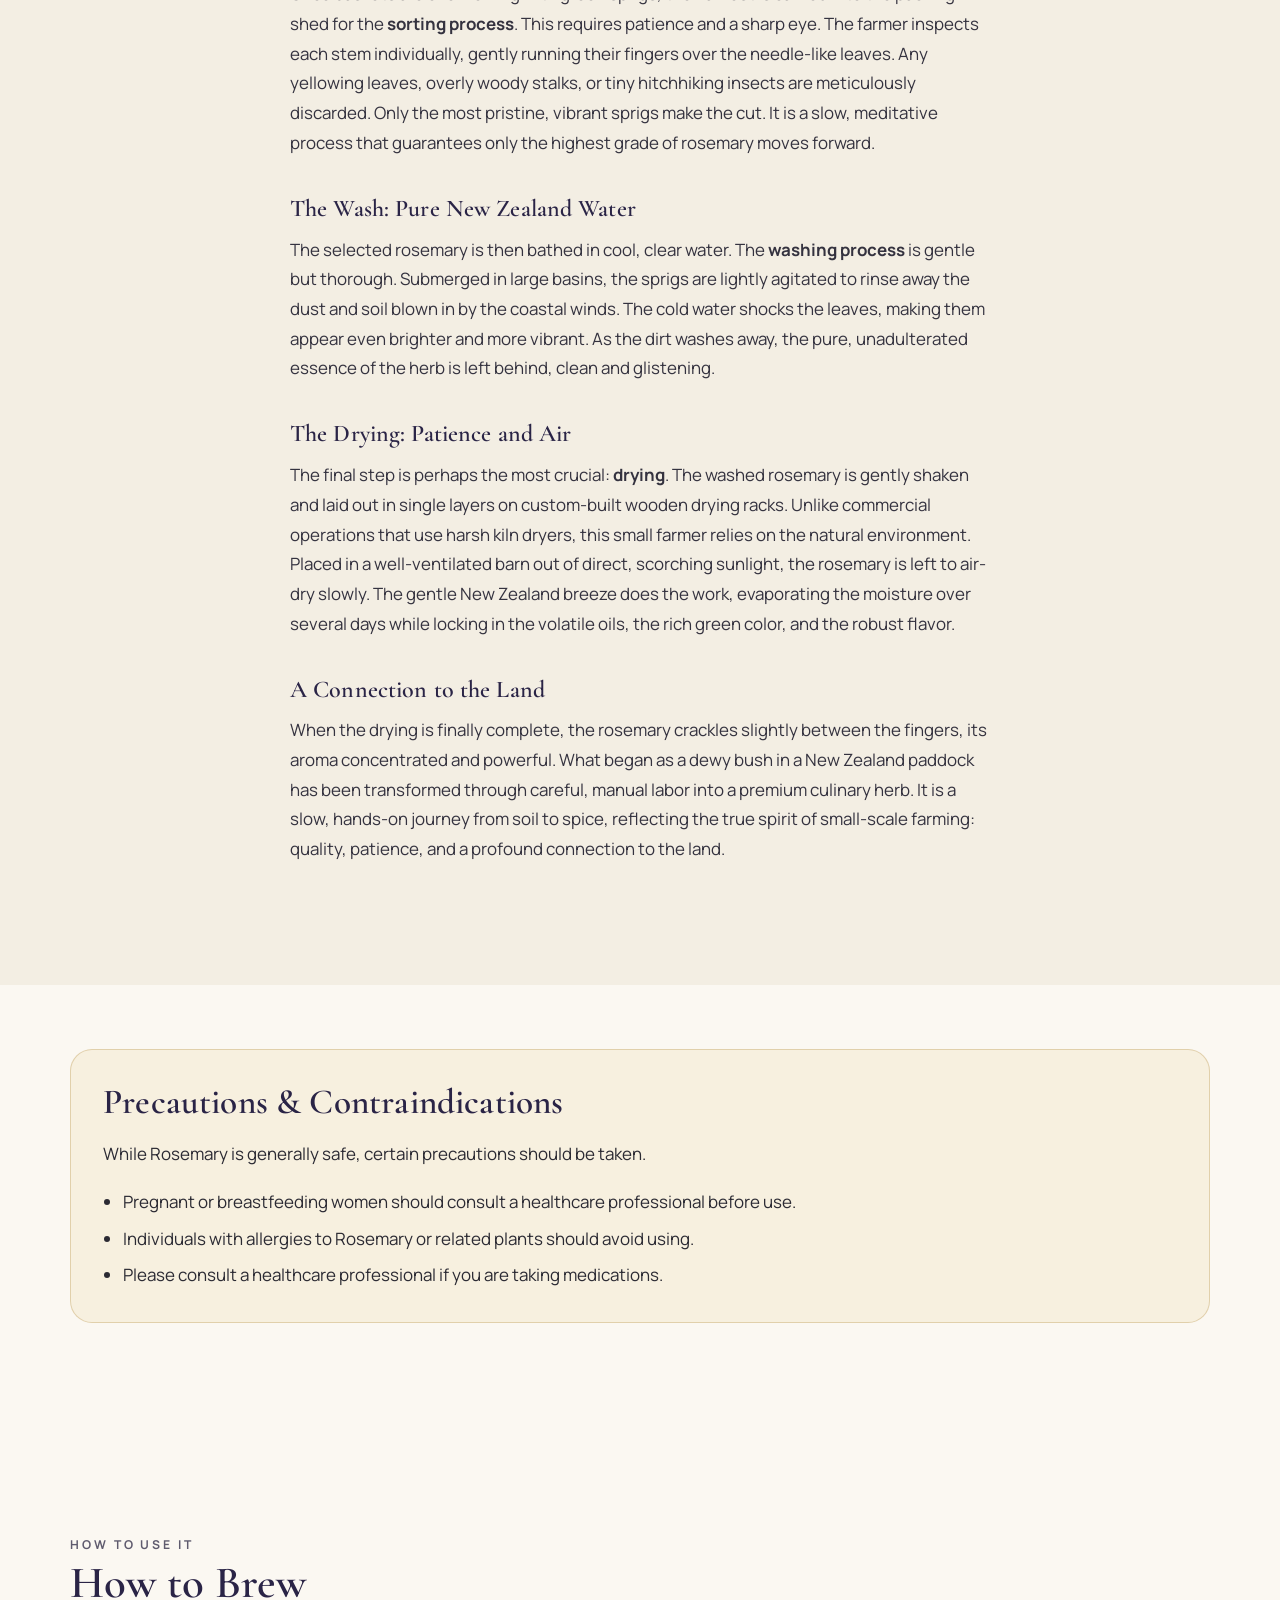
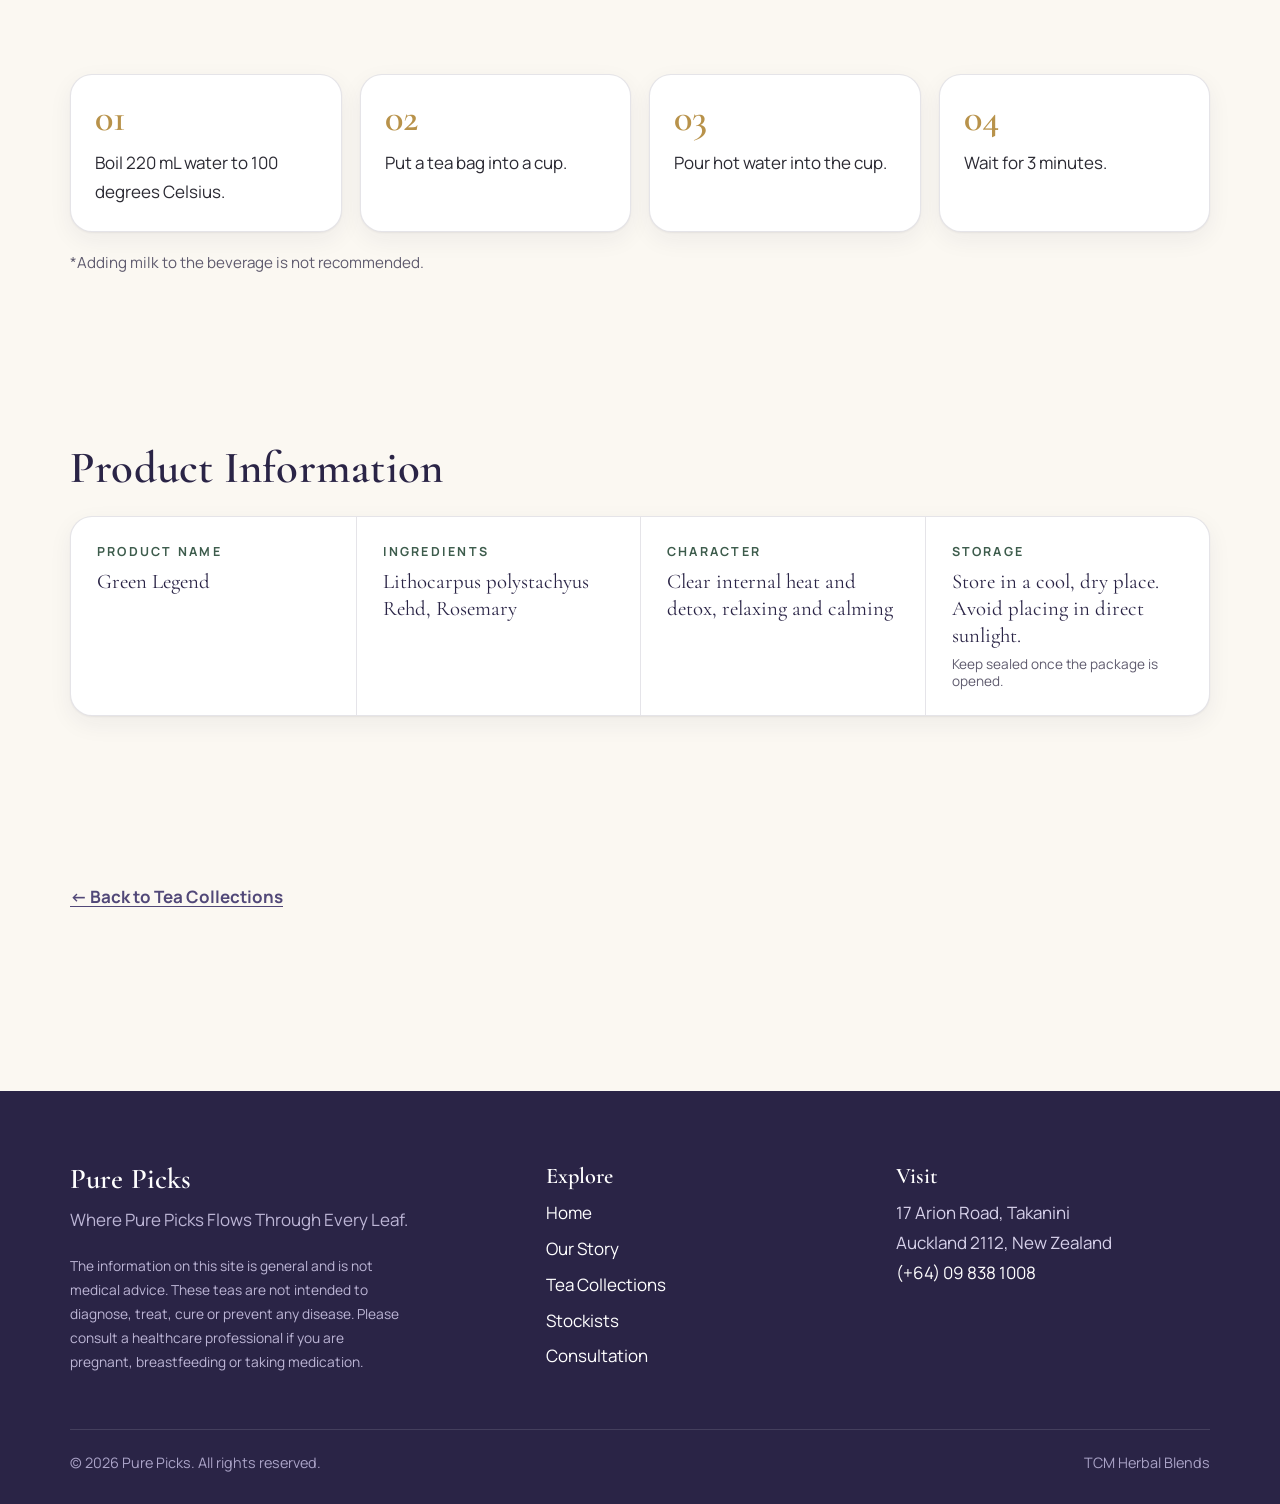
==== commit 7f1f22cf: "Use tea photos on the Lavender and Rosemary pages Replace the illustrated panels on the Lavender and" ====
--- a/tea-collections/rosemary-tea/index.html
+++ b/tea-collections/rosemary-tea/index.html
@@ -51,8 +51,8 @@
             <a class="btn btn-ghost" href="#benefits">Benefits</a>
           </div>
         </div>
-        <div class="product-art tone-sage">
-          <img src="../../assets/img/icon-rosemary.svg" alt="">
+        <div class="product-art has-photo">
+          <img src="../../assets/img/photo-rosemary-tea.jpg" alt="A glass teapot of golden rosemary tea, with a rosemary sprig being lowered into it" width="512" height="512">
         </div>
       </div>
     </section>
--- a/assets/css/styles.css
+++ b/assets/css/styles.css
@@ -642,6 +642,22 @@
   filter: drop-shadow(0 16px 30px rgba(42, 36, 70, 0.18));
 }
 
+/* A real photo fills the rounded panel instead of sitting on a tone. */
+.product-art.has-photo {
+  position: relative;
+  display: block;
+  padding: 0;
+  box-shadow: var(--shadow-md);
+}
+.product-art.has-photo img {
+  position: absolute;
+  inset: 0;
+  width: 100%;
+  height: 100%;
+  object-fit: cover;
+  filter: none;
+}
+
 .benefit-grid {
   display: grid;
   gap: 20px;
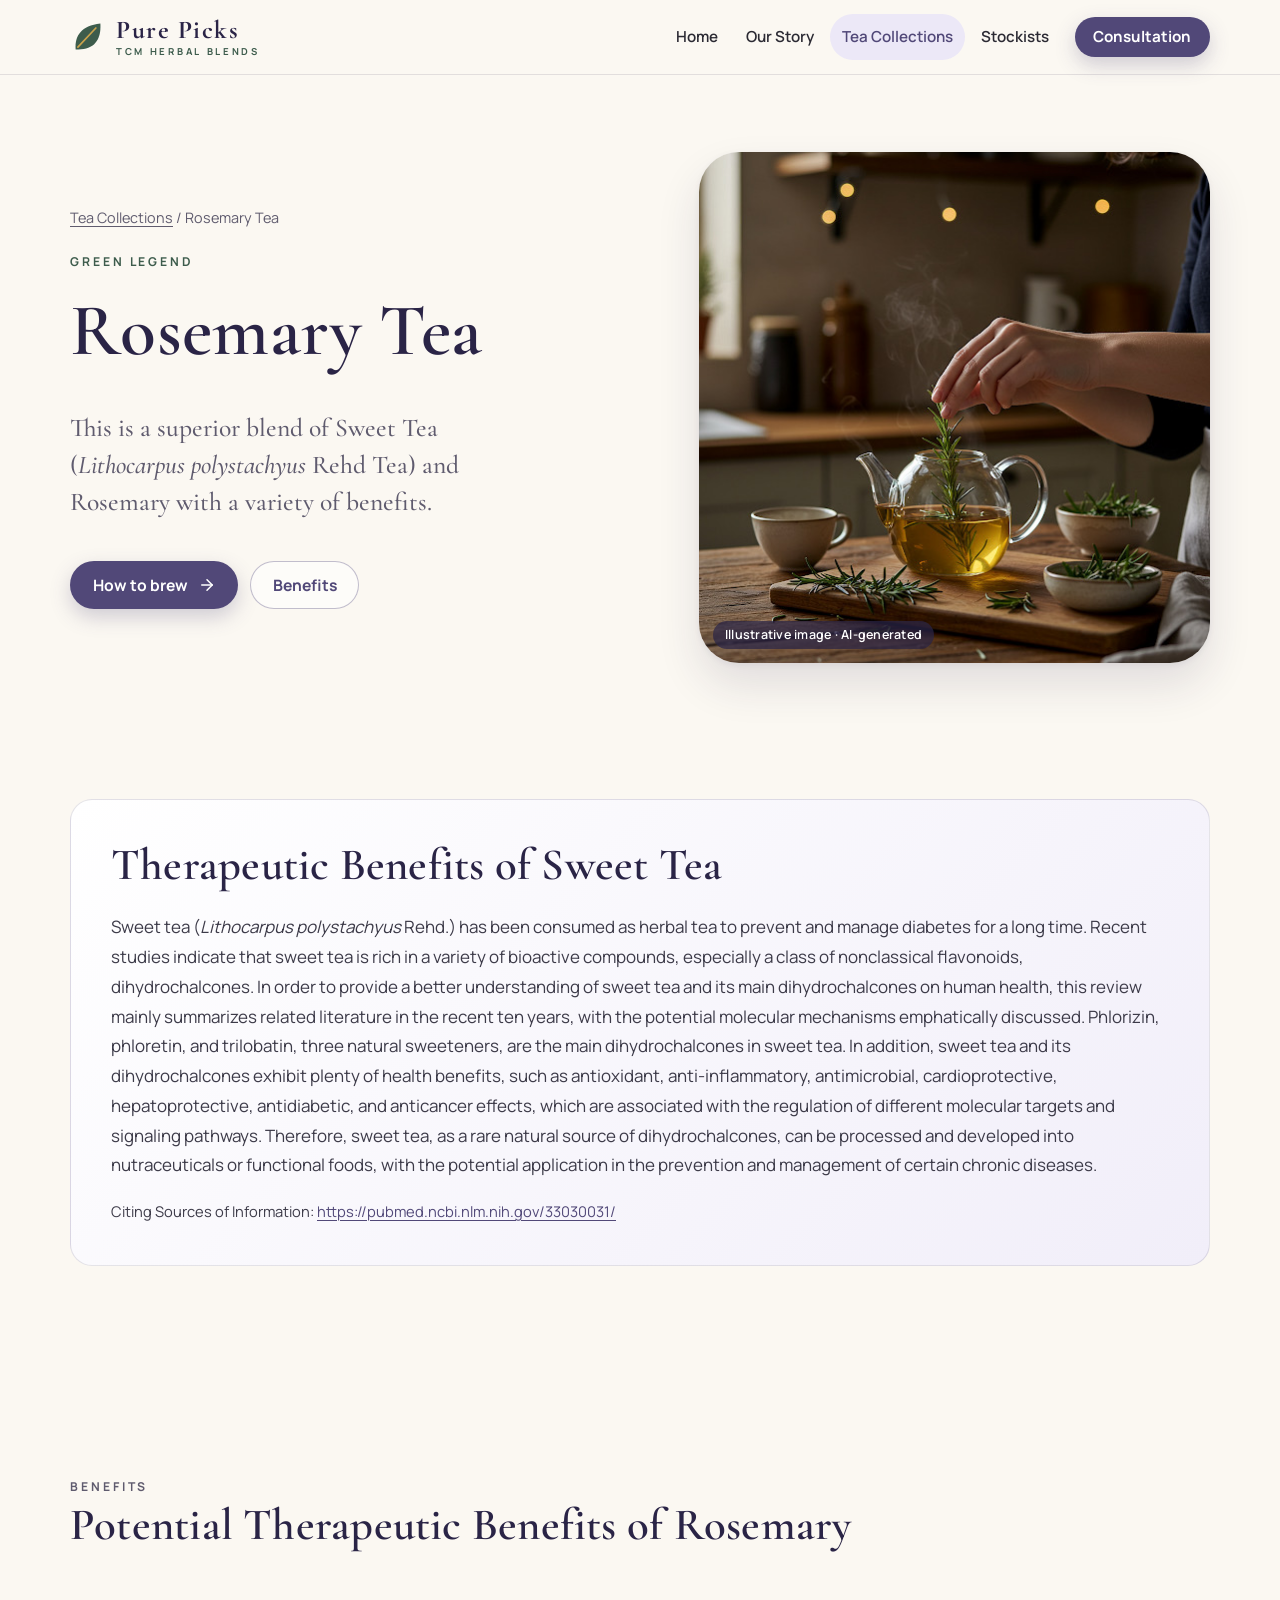
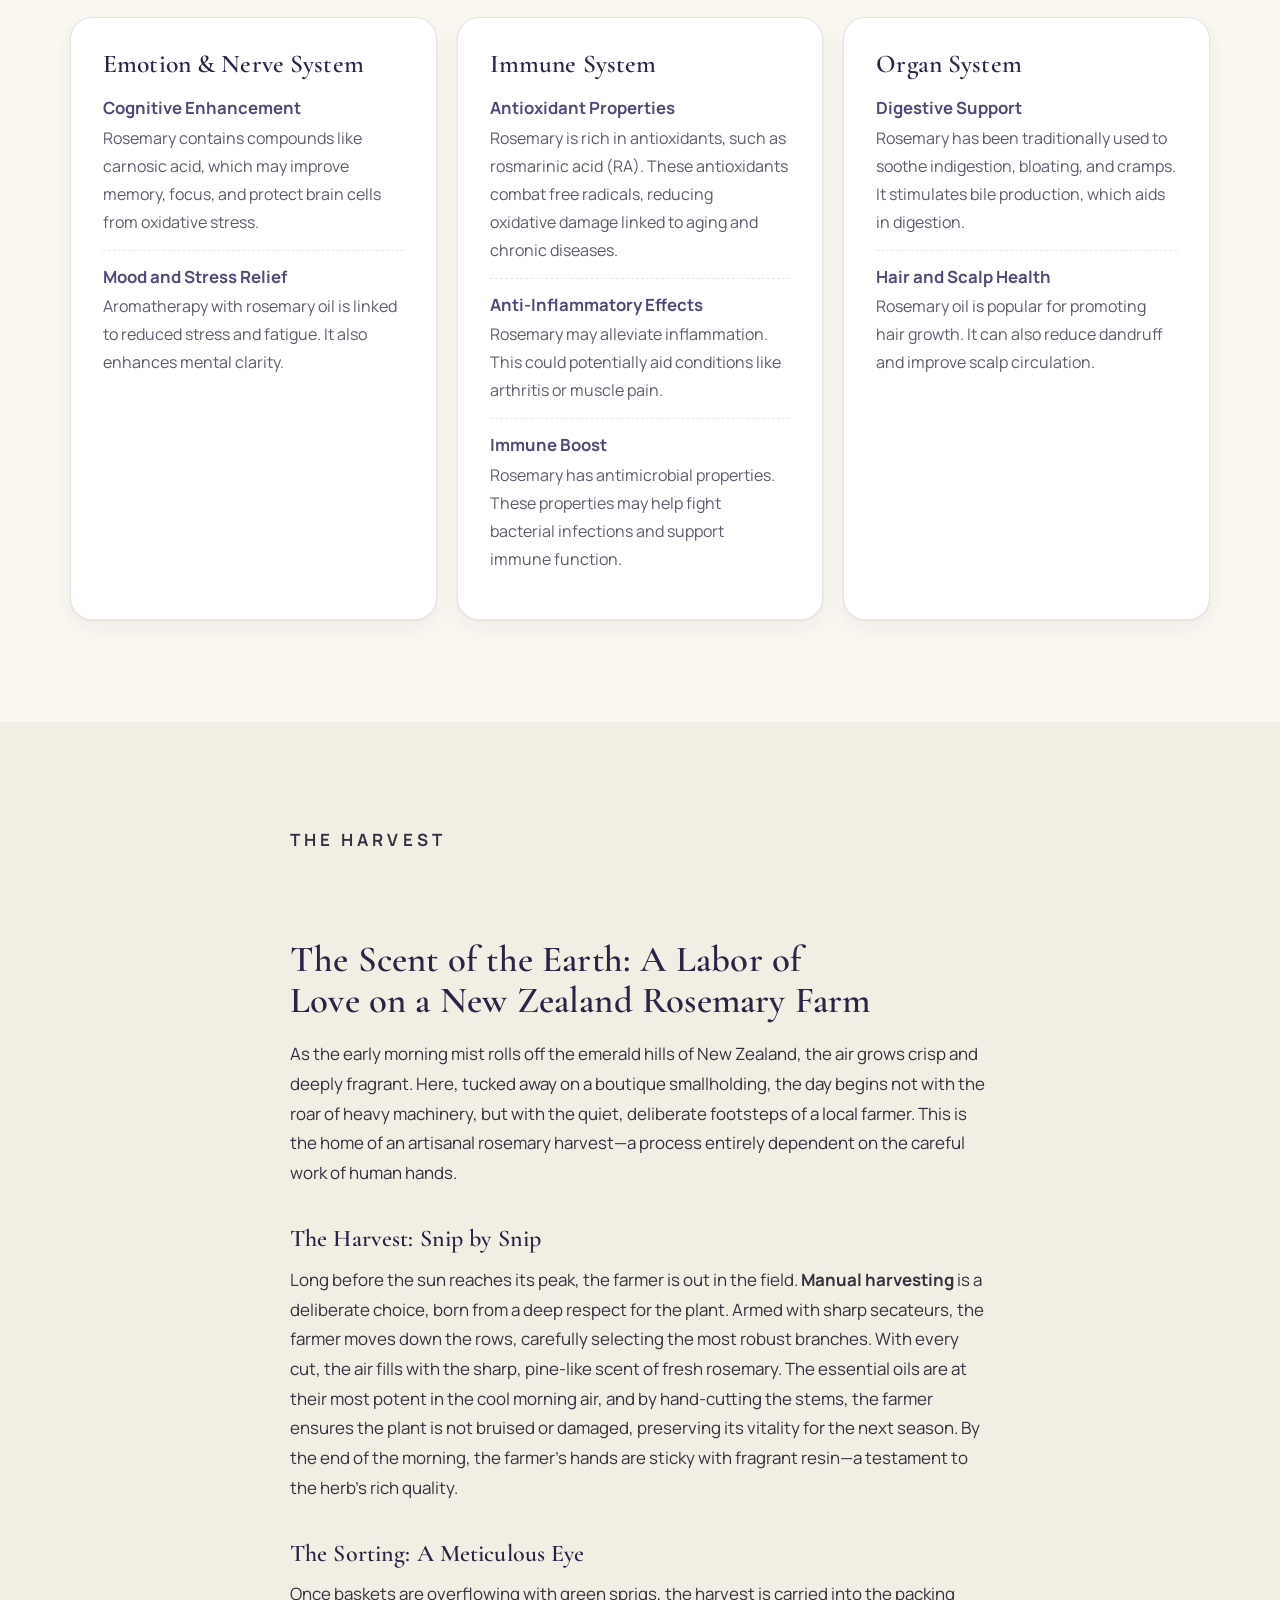
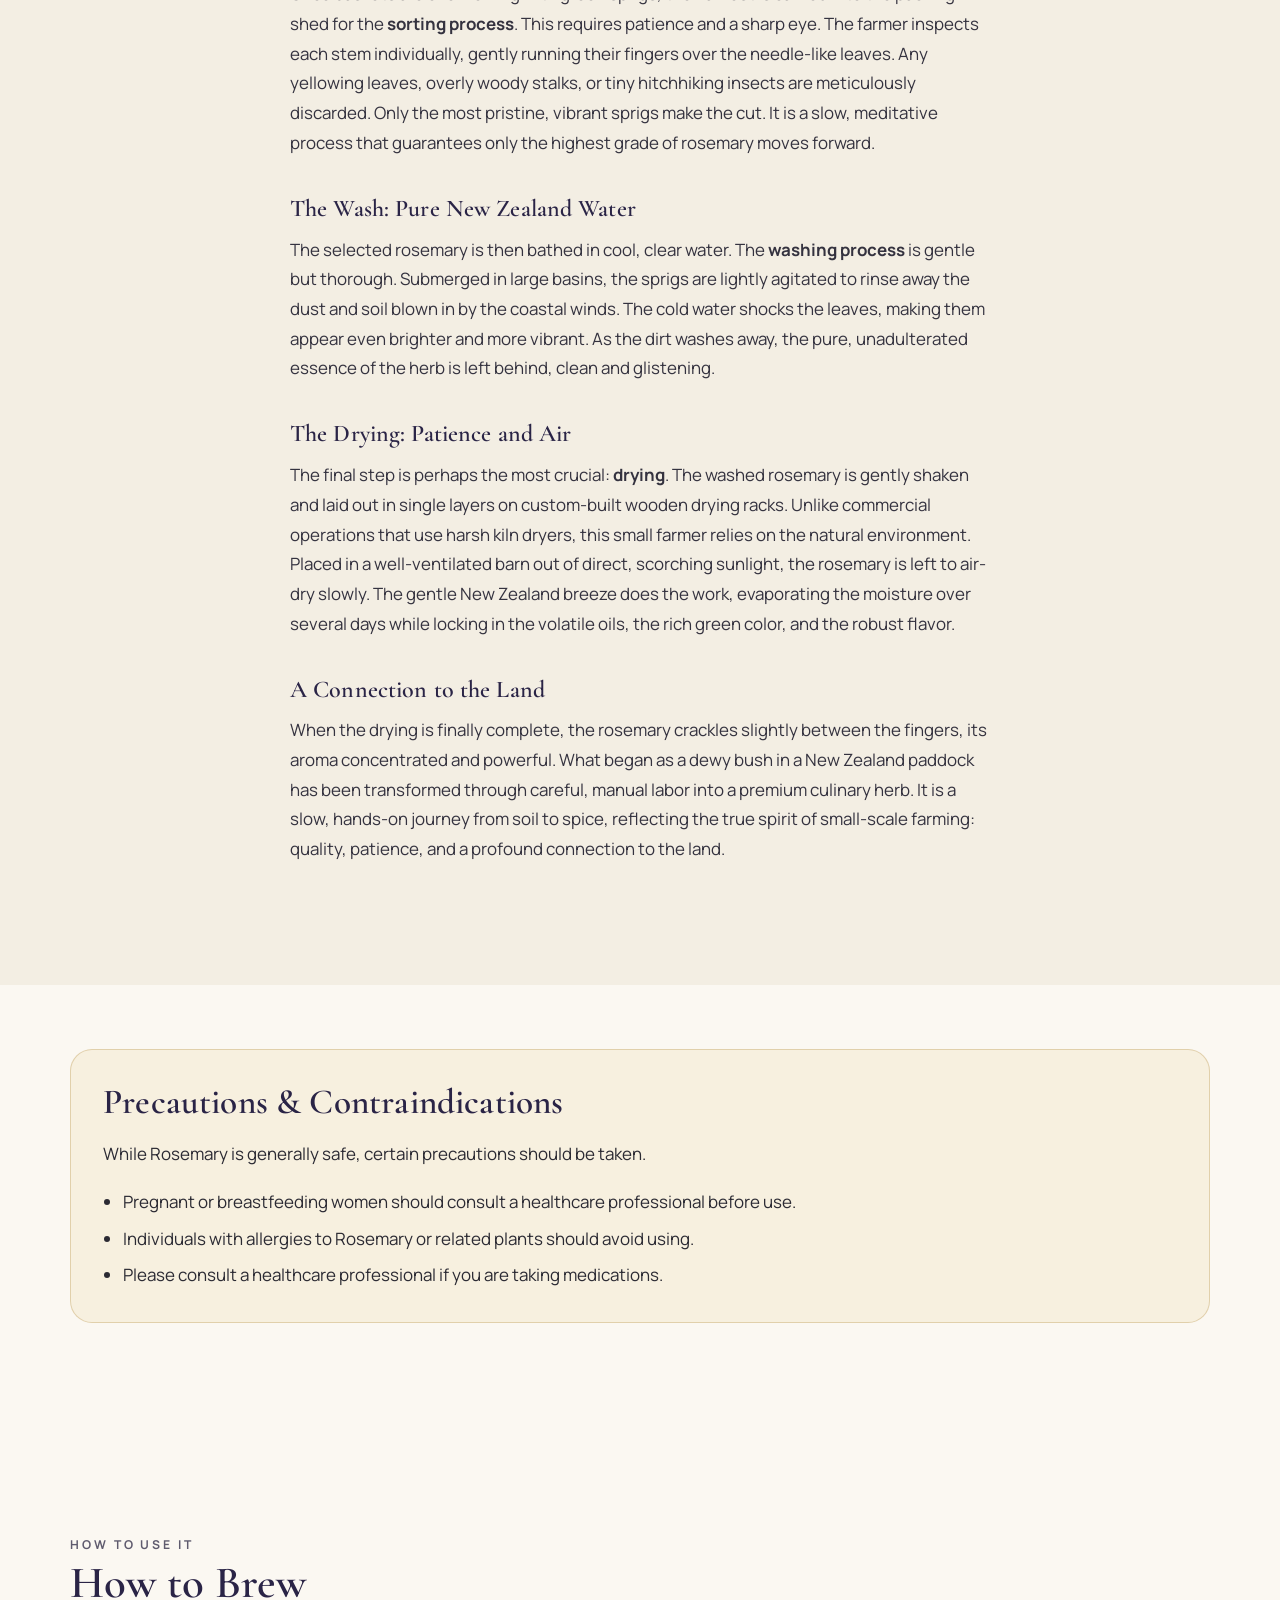
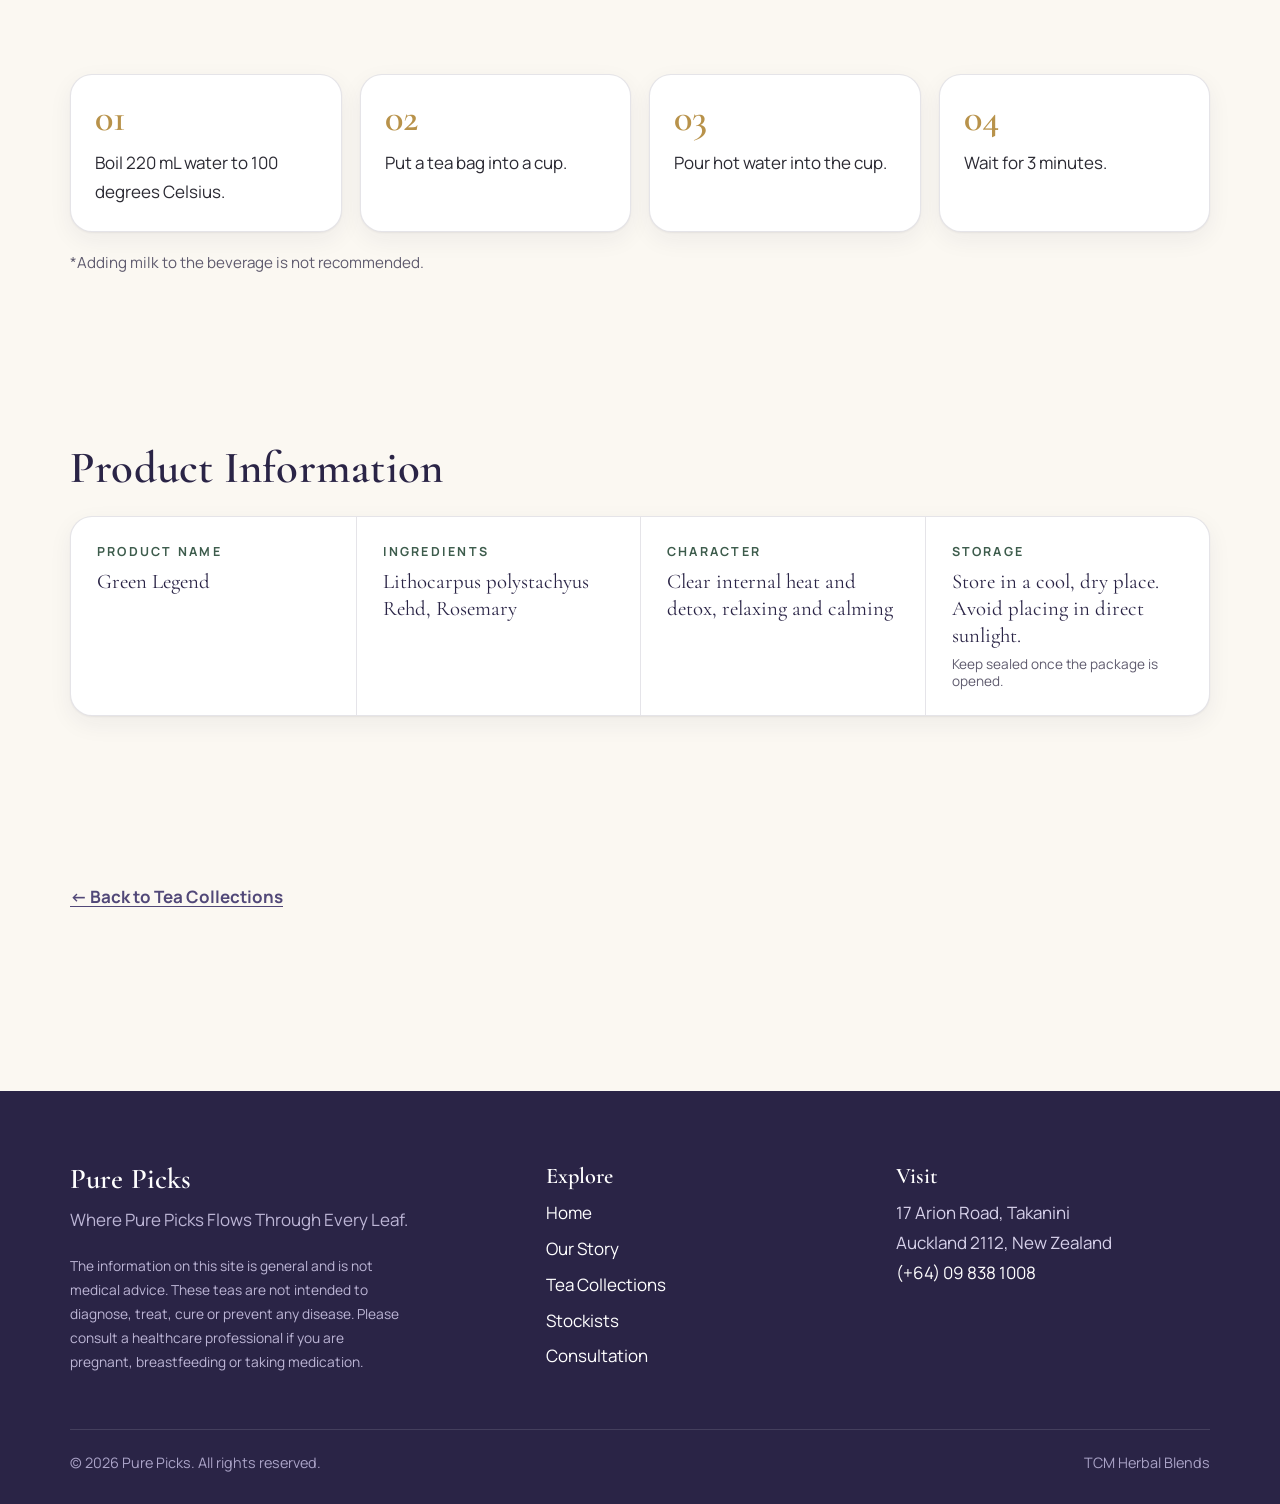
==== commit 2783dd65: "Label the AI-generated tea photos as illustrative The lavender and rosemary photos were generated wi" ====
--- a/tea-collections/rosemary-tea/index.html
+++ b/tea-collections/rosemary-tea/index.html
@@ -52,7 +52,7 @@
           </div>
         </div>
         <div class="product-art has-photo">
-          <img src="../../assets/img/photo-rosemary-tea.jpg" alt="A glass teapot of golden rosemary tea, with a rosemary sprig being lowered into it" width="512" height="512">
+          <img src="../../assets/img/photo-rosemary-tea.jpg" alt="A glass teapot of golden rosemary tea, with a rosemary sprig being lowered into it" width="512" height="512"><span class="photo-note">Illustrative image · AI-generated</span>
         </div>
       </div>
     </section>
--- a/assets/css/styles.css
+++ b/assets/css/styles.css
@@ -658,6 +658,22 @@
   filter: none;
 }
 
+/* Marks the AI-generated photos as illustrative, so they are not read as real product shots. */
+.photo-note {
+  position: absolute;
+  left: 14px;
+  bottom: 14px;
+  z-index: 1;
+  padding: 6px 12px;
+  border-radius: 999px;
+  background: rgba(42, 36, 70, 0.72);
+  color: #fff;
+  font-size: 0.78rem;
+  font-weight: 600;
+  letter-spacing: 0.02em;
+  line-height: 1.3;
+}
+
 .benefit-grid {
   display: grid;
   gap: 20px;
